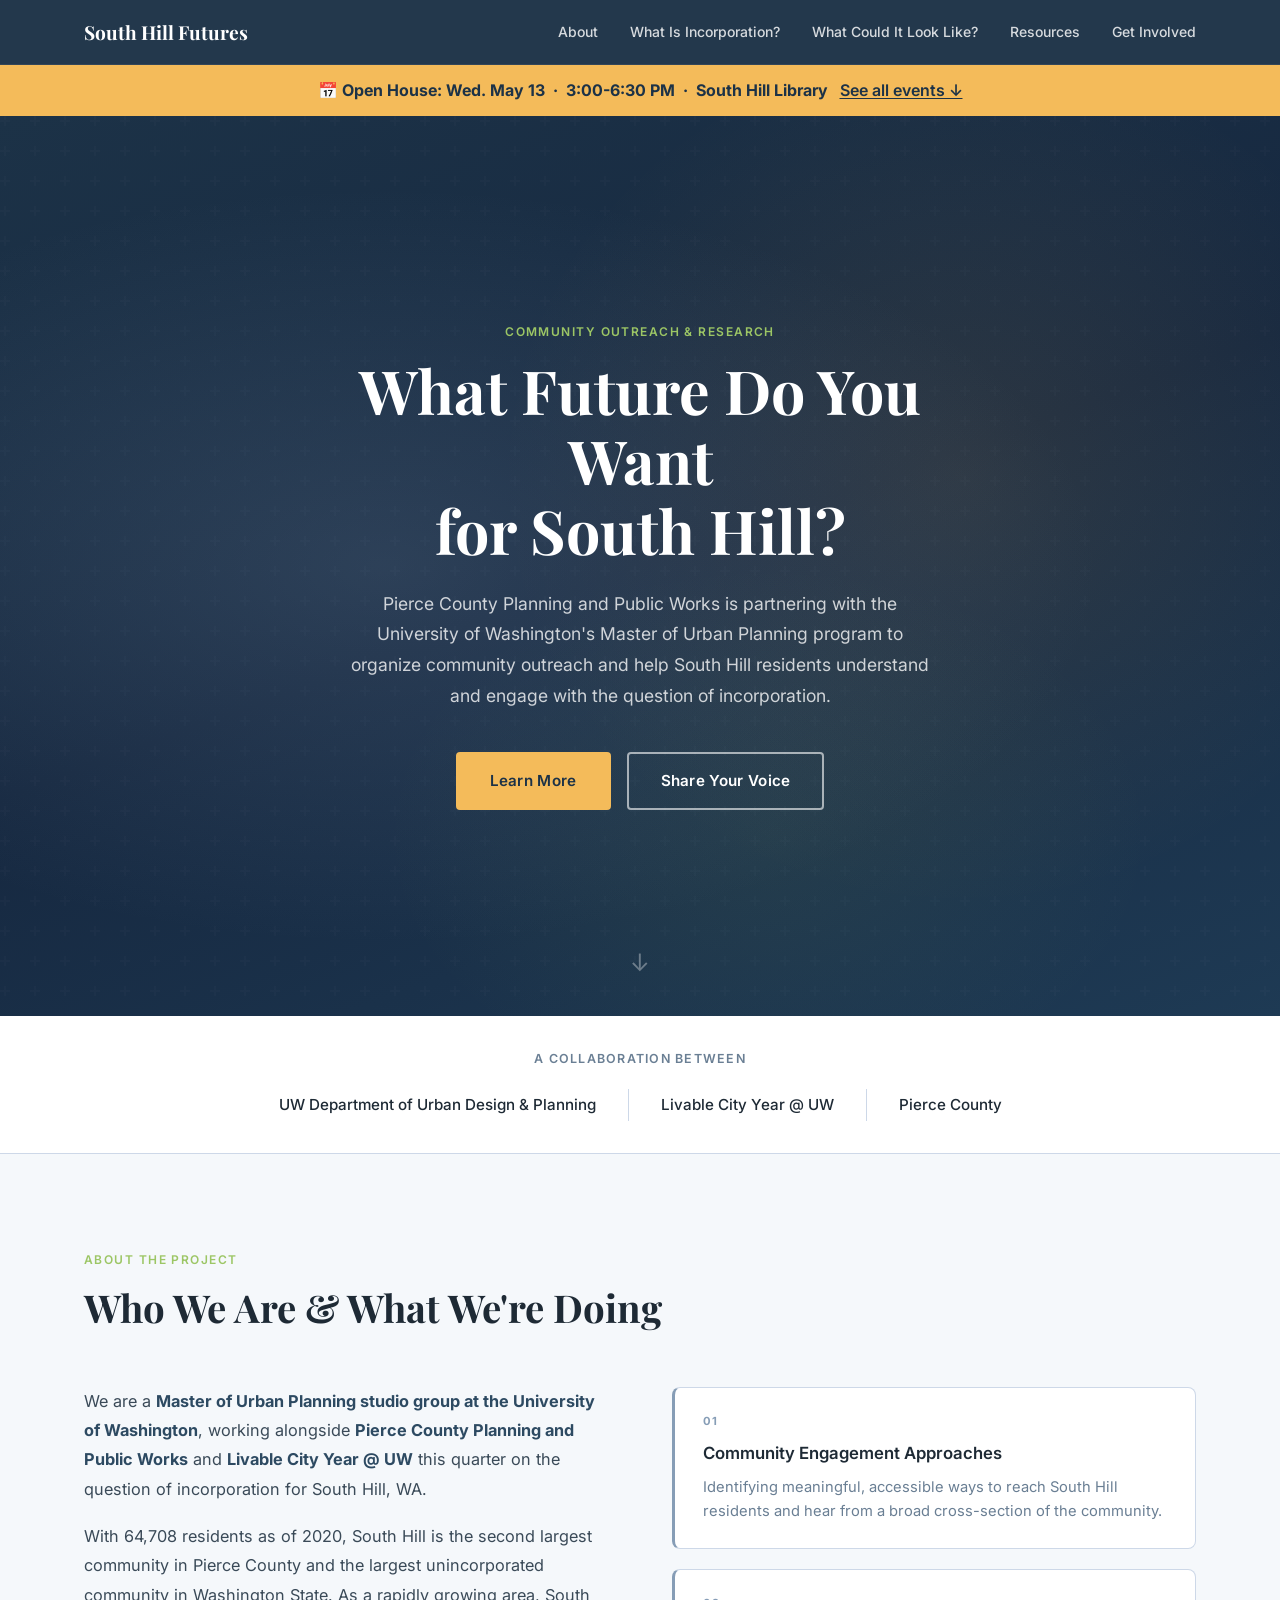
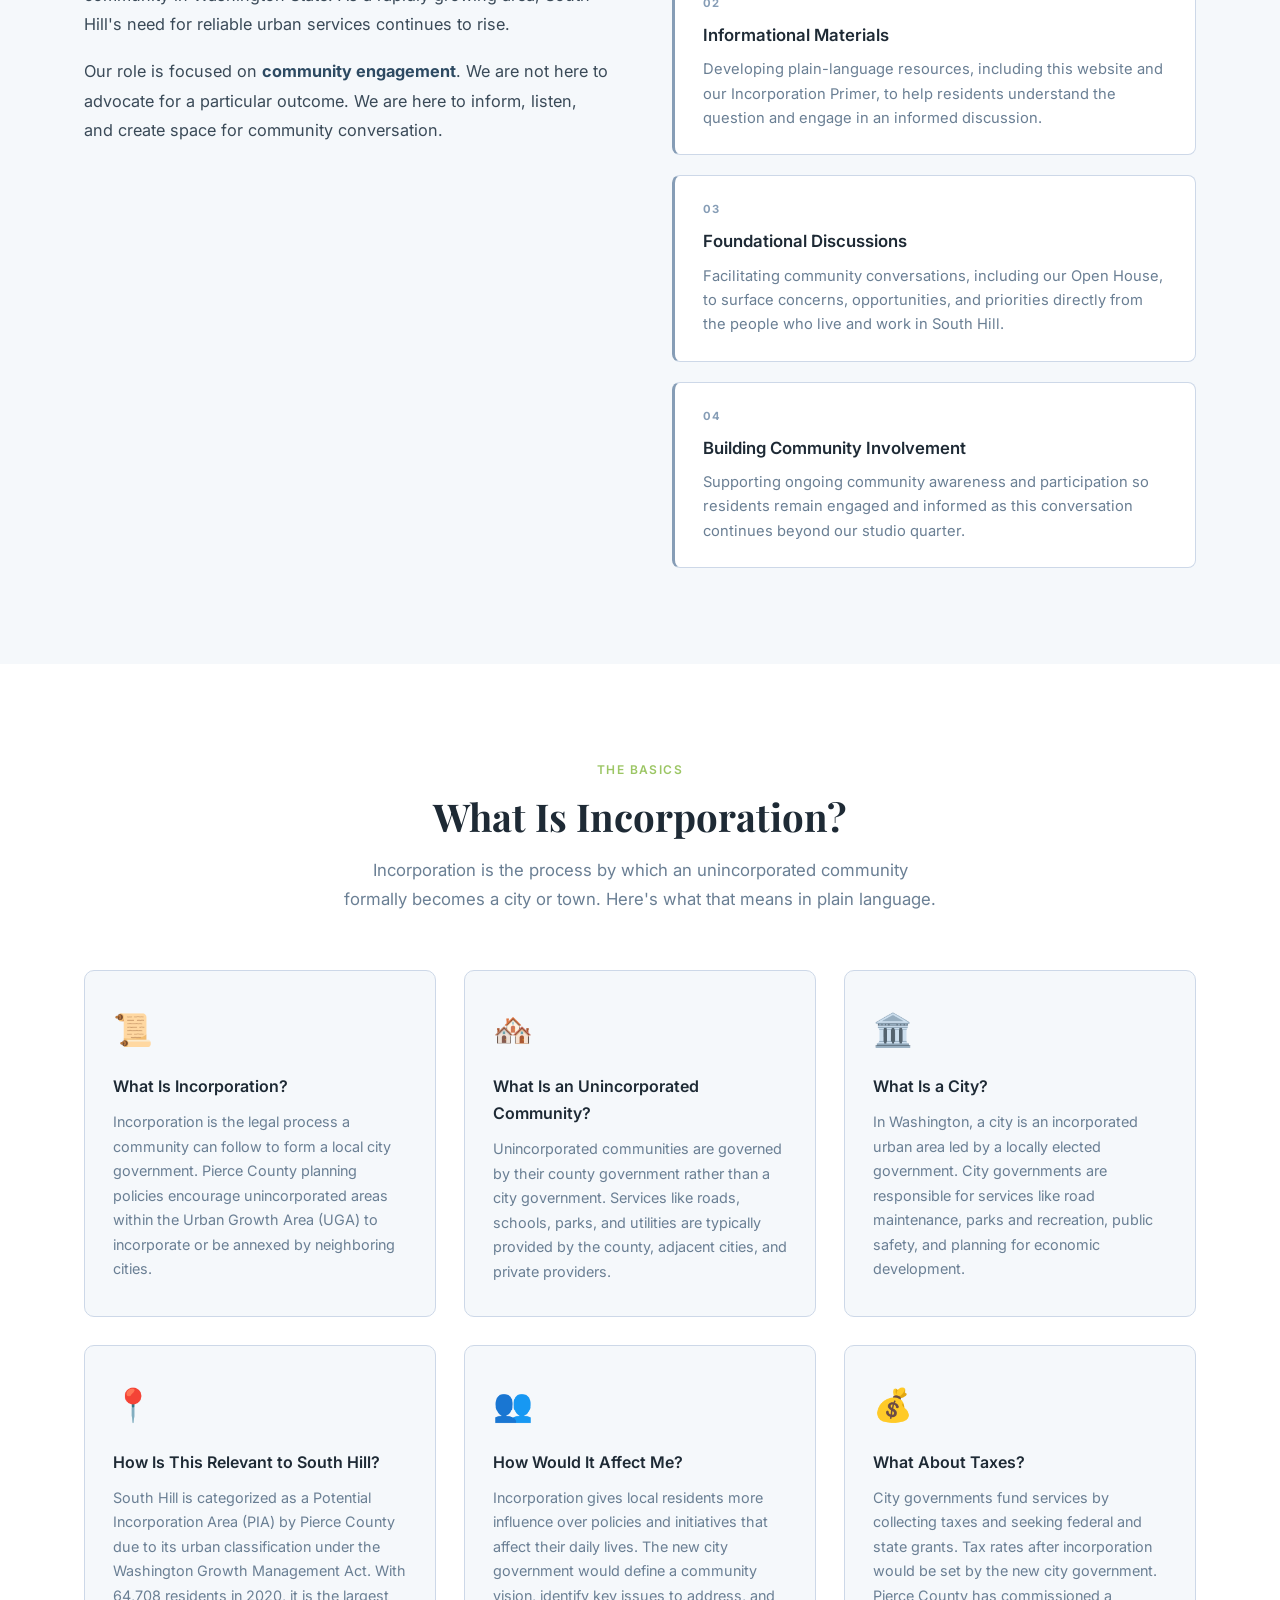
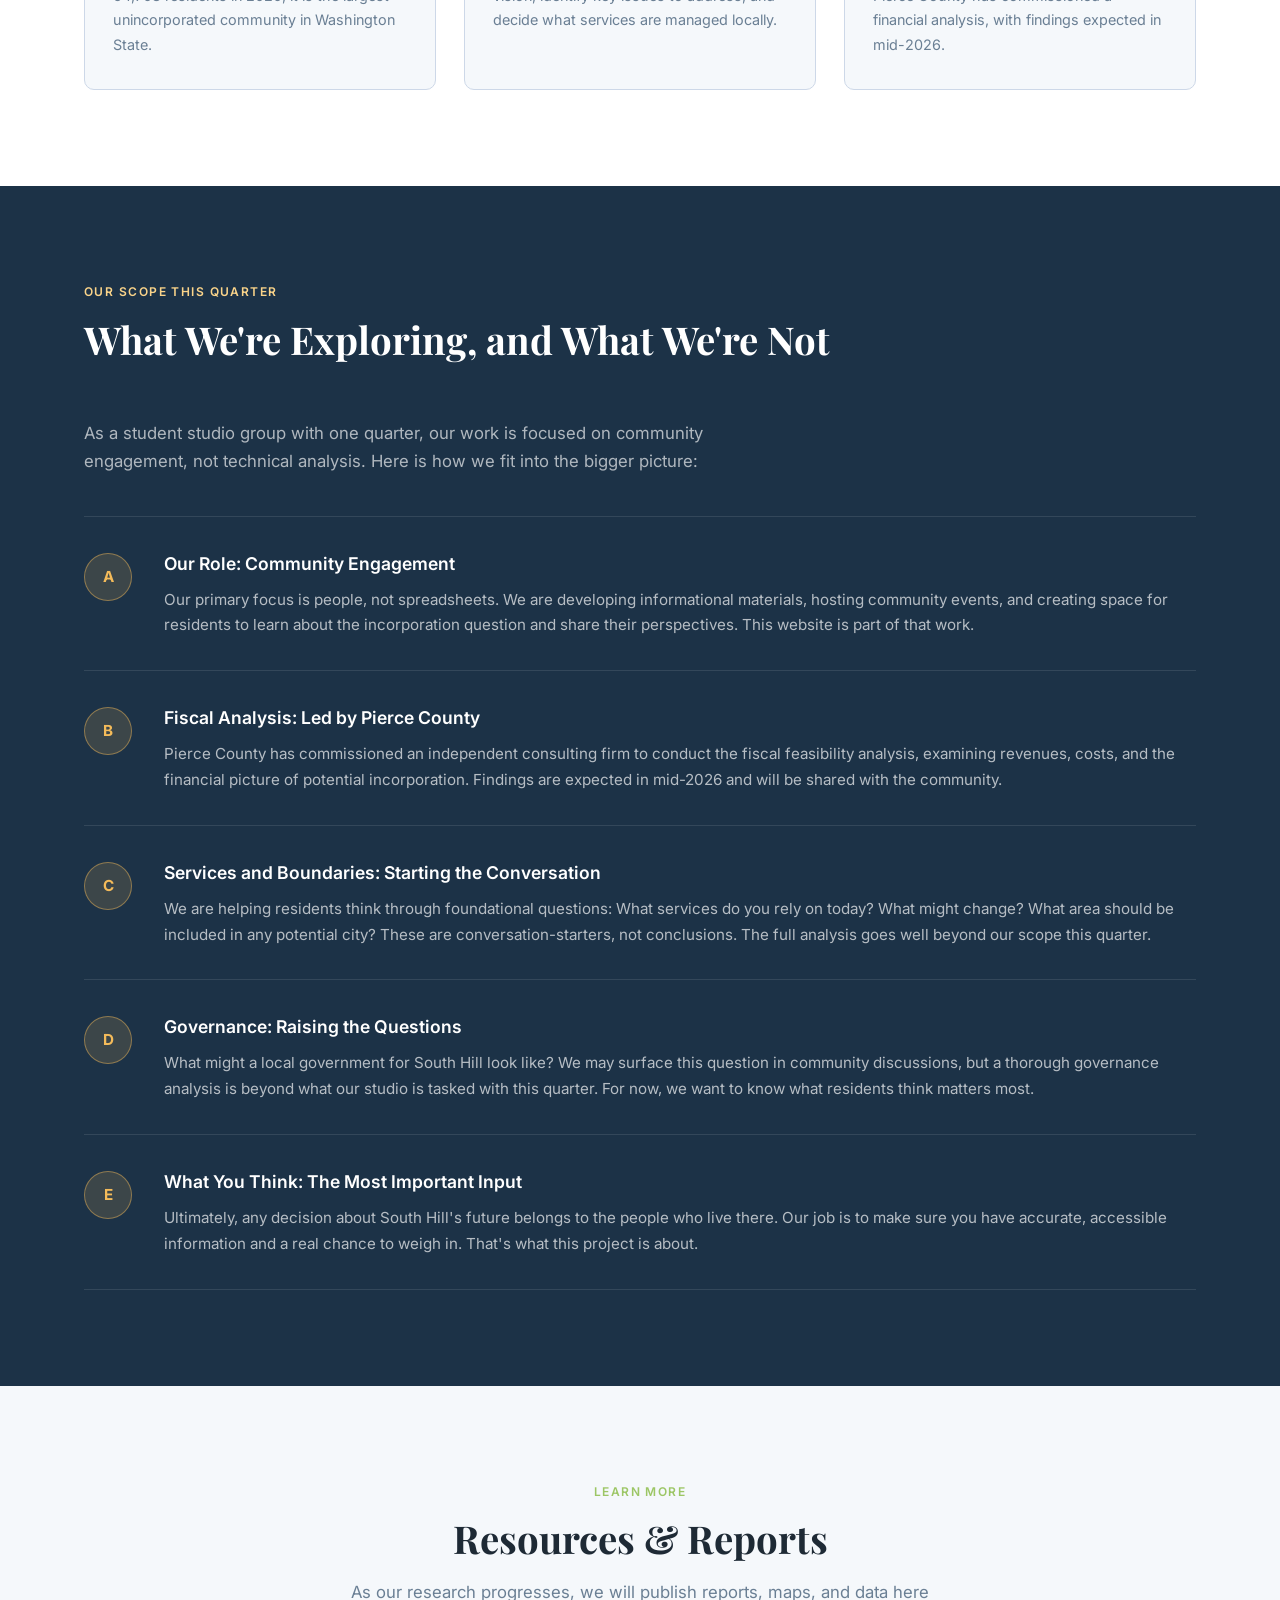
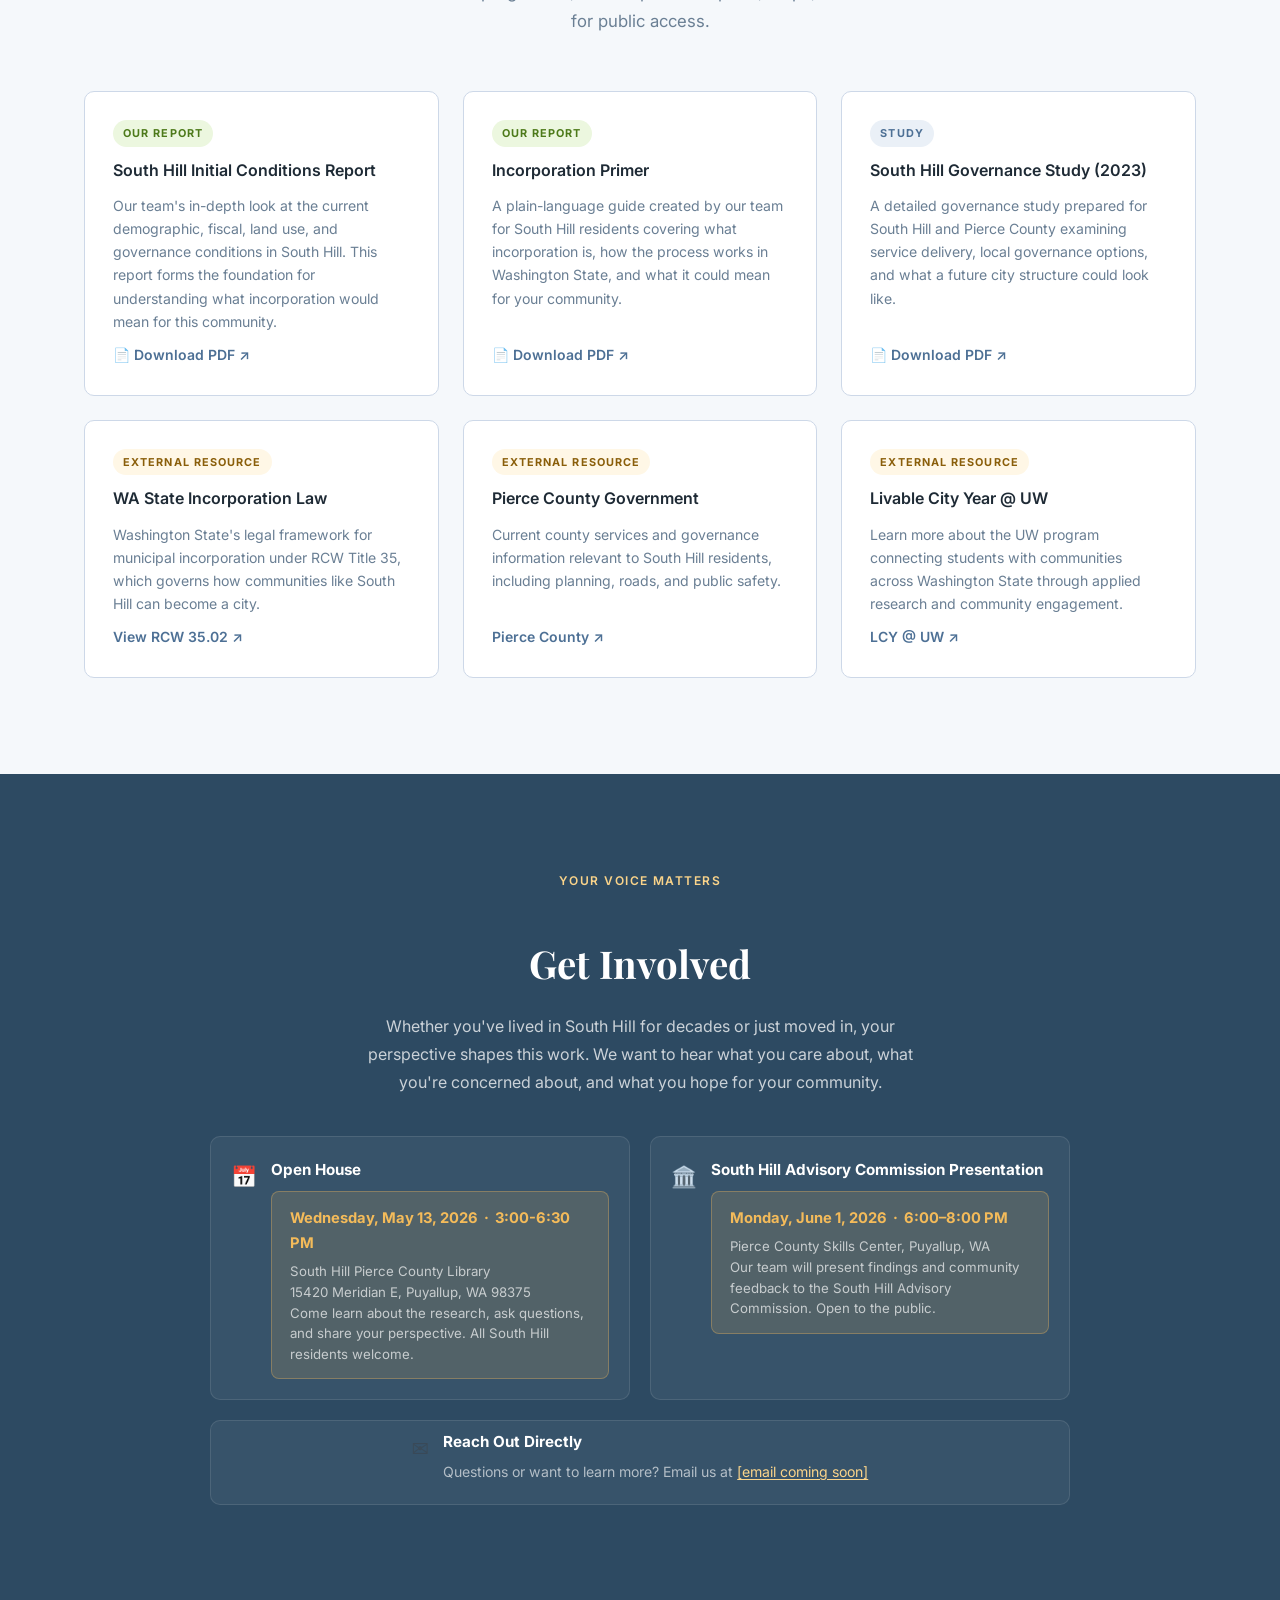
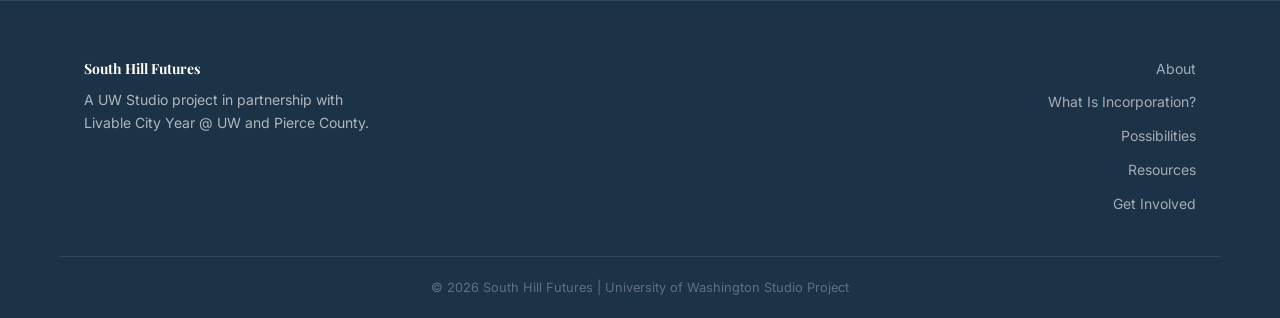
==== index.html @ 892f6e90 "Fixed contact form and updated text" ====
<!DOCTYPE html>
<html lang="en">
<head>
  <meta charset="UTF-8" />
  <meta name="viewport" content="width=device-width, initial-scale=1.0" />
  <title>South Hill Futures: Incorporation Study</title>
  <link rel="stylesheet" href="styles.css" />
  <link rel="preconnect" href="https://fonts.googleapis.com" />
  <link href="https://fonts.googleapis.com/css2?family=Inter:wght@300;400;500;600;700&family=Playfair+Display:wght@600;700&display=swap" rel="stylesheet" />
</head>
<body>

  <!-- NAV -->
  <nav id="navbar">
    <div class="nav-inner">
      <a class="nav-logo" href="#hero">South Hill Futures</a>
      <button class="nav-toggle" aria-label="Toggle menu" onclick="toggleMenu()">&#9776;</button>
      <ul class="nav-links" id="nav-links">
        <li><a href="#about">About</a></li>
        <li><a href="#what-is">What Is Incorporation?</a></li>
        <li><a href="#possibilities">What Could It Look Like?</a></li>
        <li><a href="#resources">Resources</a></li>
        <li><a href="#contact">Get Involved</a></li>
      </ul>
    </div>
  </nav>

  <!-- OPEN HOUSE BANNER -->
  <div id="open-house-banner">
    <p>&#128197; <strong>Open House: Wed. May 13 &nbsp;·&nbsp; 3:00-6:30 PM &nbsp;·&nbsp; South Hill Library</strong> &nbsp;&nbsp;<a href="#contact">See all events &#8595;</a></p>
  </div>

  <!-- HERO -->
  <section id="hero">
    <div class="hero-overlay"></div>
    <div class="hero-content">
      <p class="eyebrow">Community Outreach &amp; Research</p>
      <h1>What Future Do You Want<br>for South Hill?</h1>
      <p class="hero-sub">Pierce County Planning and Public Works is partnering with the University of Washington's Master of Urban Planning program to organize community outreach and help South Hill residents understand and engage with the question of incorporation.</p>
      <div class="hero-actions">
        <a class="btn btn-primary" href="#about">Learn More</a>
        <a class="btn btn-outline" href="#contact">Share Your Voice</a>
      </div>
    </div>
    <div class="hero-scroll-hint">&#8595;</div>
  </section>

  <!-- PARTNERS STRIP -->
  <section id="partners">
    <div class="container">
      <p class="partners-label">A collaboration between</p>
      <div class="partners-logos">
        <div class="partner-item">
          <!-- <span class="partner-icon">🎓</span> -->
          <span>UW Department of Urban Design &amp; Planning</span>
        </div>
        <div class="partner-divider"></div>
        <div class="partner-item">
          <!-- <span class="partner-icon">🏙️</span> -->
          <span>Livable City Year @ UW</span>
        </div>
        <div class="partner-divider"></div>
        <div class="partner-item">
          <!-- <span class="partner-icon">📋</span> -->
          <span>Pierce County</span>
        </div>
      </div>
    </div>
  </section>

  <!-- ABOUT -->
  <section id="about">
    <div class="container">
      <div class="section-header">
        <p class="eyebrow">About the Project</p>
        <h2>Who We Are &amp; What We're Doing</h2>
      </div>
      <div class="two-col">
        <div class="col-text">
          <p>We are a <strong>Master of Urban Planning studio group at the University of Washington</strong>, working alongside <strong>Pierce County Planning and Public Works</strong> and <strong>Livable City Year @ UW</strong> this quarter on the question of incorporation for South Hill, WA.</p>
          <p>With 64,708 residents as of 2020, South Hill is the second largest community in Pierce County and the largest unincorporated community in Washington State. As a rapidly growing area, South Hill's need for reliable urban services continues to rise.</p>
          <p>Our role is focused on <strong>community engagement</strong>. We are not here to advocate for a particular outcome. We are here to inform, listen, and create space for community conversation.</p>
        </div>
        <div class="col-cards">
          <div class="info-card">
            <div class="info-card-num">01</div>
            <h3>Community Engagement Approaches</h3>
            <p>Identifying meaningful, accessible ways to reach South Hill residents and hear from a broad cross-section of the community.</p>
          </div>
          <div class="info-card">
            <div class="info-card-num">02</div>
            <h3>Informational Materials</h3>
            <p>Developing plain-language resources, including this website and our Incorporation Primer, to help residents understand the question and engage in an informed discussion.</p>
          </div>
          <div class="info-card">
            <div class="info-card-num">03</div>
            <h3>Foundational Discussions</h3>
            <p>Facilitating community conversations, including our Open House, to surface concerns, opportunities, and priorities directly from the people who live and work in South Hill.</p>
          </div>
          <div class="info-card">
            <div class="info-card-num">04</div>
            <h3>Building Community Involvement</h3>
            <p>Supporting ongoing community awareness and participation so residents remain engaged and informed as this conversation continues beyond our studio quarter.</p>
          </div>
        </div>
      </div>
    </div>
  </section>

  <!-- WHAT IS INCORPORATION -->
  <section id="what-is">
    <div class="container">
      <div class="section-header center">
        <p class="eyebrow">The Basics</p>
        <h2>What Is Incorporation?</h2>
        <p class="section-intro">Incorporation is the process by which an unincorporated community formally becomes a city or town. Here's what that means in plain language.</p>
      </div>
      <div class="explainer-grid">
        <div class="explainer-card">
          <div class="explainer-icon">📜</div>
          <h3>What Is Incorporation?</h3>
          <p>Incorporation is the legal process a community can follow to form a local city government. Pierce County planning policies encourage unincorporated areas within the Urban Growth Area (UGA) to incorporate or be annexed by neighboring cities.</p>
        </div>
        <div class="explainer-card">
          <div class="explainer-icon">🏘️</div>
          <h3>What Is an Unincorporated Community?</h3>
          <p>Unincorporated communities are governed by their county government rather than a city government. Services like roads, schools, parks, and utilities are typically provided by the county, adjacent cities, and private providers.</p>
        </div>
        <div class="explainer-card">
          <div class="explainer-icon">🏛️</div>
          <h3>What Is a City?</h3>
          <p>In Washington, a city is an incorporated urban area led by a locally elected government. City governments are responsible for services like road maintenance, parks and recreation, public safety, and planning for economic development.</p>
        </div>
        <div class="explainer-card">
          <div class="explainer-icon">📍</div>
          <h3>How Is This Relevant to South Hill?</h3>
          <p>South Hill is categorized as a Potential Incorporation Area (PIA) by Pierce County due to its urban classification under the Washington Growth Management Act. With 64,708 residents in 2020, it is the largest unincorporated community in Washington State.</p>
        </div>
        <div class="explainer-card">
          <div class="explainer-icon">👥</div>
          <h3>How Would It Affect Me?</h3>
          <p>Incorporation gives local residents more influence over policies and initiatives that affect their daily lives. The new city government would define a community vision, identify key issues to address, and decide what services are managed locally.</p>
        </div>
        <div class="explainer-card">
          <div class="explainer-icon">💰</div>
          <h3>What About Taxes?</h3>
          <p>City governments fund services by collecting taxes and seeking federal and state grants. Tax rates after incorporation would be set by the new city government. Pierce County has commissioned a financial analysis, with findings expected in mid-2026.</p>
        </div>
      </div>
    </div>
  </section>

  <!-- POSSIBILITIES -->
  <section id="possibilities">
    <div class="container">
      <div class="section-header">
        <p class="eyebrow">Our Scope This Quarter</p>
        <h2>What We're Exploring, and What We're Not</h2>
      </div>
      <p class="section-intro-left">As a student studio group with one quarter, our work is focused on community engagement, not technical analysis. Here is how we fit into the bigger picture:</p>
      <div class="scenarios">
        <div class="scenario">
          <div class="scenario-number">A</div>
          <div class="scenario-body">
            <h3>Our Role: Community Engagement</h3>
            <p>Our primary focus is people, not spreadsheets. We are developing informational materials, hosting community events, and creating space for residents to learn about the incorporation question and share their perspectives. This website is part of that work.</p>
          </div>
        </div>
        <div class="scenario">
          <div class="scenario-number">B</div>
          <div class="scenario-body">
            <h3>Fiscal Analysis: Led by Pierce County</h3>
            <p>Pierce County has commissioned an independent consulting firm to conduct the fiscal feasibility analysis, examining revenues, costs, and the financial picture of potential incorporation. Findings are expected in mid-2026 and will be shared with the community.</p>
          </div>
        </div>
        <div class="scenario">
          <div class="scenario-number">C</div>
          <div class="scenario-body">
            <h3>Services and Boundaries: Starting the Conversation</h3>
            <p>We are helping residents think through foundational questions: What services do you rely on today? What might change? What area should be included in any potential city? These are conversation-starters, not conclusions. The full analysis goes well beyond our scope this quarter.</p>
          </div>
        </div>
        <div class="scenario">
          <div class="scenario-number">D</div>
          <div class="scenario-body">
            <h3>Governance: Raising the Questions</h3>
            <p>What might a local government for South Hill look like? We may surface this question in community discussions, but a thorough governance analysis is beyond what our studio is tasked with this quarter. For now, we want to know what residents think matters most.</p>
          </div>
        </div>
        <div class="scenario">
          <div class="scenario-number">E</div>
          <div class="scenario-body">
            <h3>What You Think: The Most Important Input</h3>
            <p>Ultimately, any decision about South Hill's future belongs to the people who live there. Our job is to make sure you have accurate, accessible information and a real chance to weigh in. That's what this project is about.</p>
          </div>
        </div>
      </div>
    </div>
  </section>

  <!-- RESOURCES -->
  <section id="resources">
    <div class="container">
      <div class="section-header center">
        <p class="eyebrow">Learn More</p>
        <h2>Resources &amp; Reports</h2>
        <p class="section-intro">As our research progresses, we will publish reports, maps, and data here for public access.</p>
      </div>
      <div class="resource-grid">
        <div class="resource-card">
          <div class="resource-tag team">Our Report</div>
          <h3>South Hill Initial Conditions Report</h3>
          <p>Our team's in-depth look at the current demographic, fiscal, land use, and governance conditions in South Hill. This report forms the foundation for understanding what incorporation would mean for this community.</p>
          <a class="resource-link" href="LCY_ICR.pdf" target="_blank" rel="noopener">&#128196; Download PDF &#8599;</a>
        </div>
        <div class="resource-card">
          <div class="resource-tag team">Our Report</div>
          <h3>Incorporation Primer</h3>
          <p>A plain-language guide created by our team for South Hill residents covering what incorporation is, how the process works in Washington State, and what it could mean for your community.</p>
          <a class="resource-link" href="IncorporationPrimer.pdf" target="_blank" rel="noopener">&#128196; Download PDF &#8599;</a>
        </div>
        <div class="resource-card">
          <div class="resource-tag">Study</div>
          <h3>South Hill Governance Study (2023)</h3>
          <p>A detailed governance study prepared for South Hill and Pierce County examining service delivery, local governance options, and what a future city structure could look like.</p>
          <a class="resource-link" href="Final South Hill Governance Study.pdf" target="_blank" rel="noopener">&#128196; Download PDF &#8599;</a>
        </div>
        <div class="resource-card">
          <div class="resource-tag external">External Resource</div>
          <h3>WA State Incorporation Law</h3>
          <p>Washington State's legal framework for municipal incorporation under RCW Title 35, which governs how communities like South Hill can become a city.</p>
          <a class="resource-link" href="https://app.leg.wa.gov/RCW/default.aspx?cite=35.02" target="_blank" rel="noopener">View RCW 35.02 &#8599;</a>
        </div>
        <div class="resource-card">
          <div class="resource-tag external">External Resource</div>
          <h3>Pierce County Government</h3>
          <p>Current county services and governance information relevant to South Hill residents, including planning, roads, and public safety.</p>
          <a class="resource-link" href="https://www.piercecountywa.gov" target="_blank" rel="noopener">Pierce County &#8599;</a>
        </div>
        <div class="resource-card">
          <div class="resource-tag external">External Resource</div>
          <h3>Livable City Year @ UW</h3>
          <p>Learn more about the UW program connecting students with communities across Washington State through applied research and community engagement.</p>
          <a class="resource-link" href="https://lcy.be.uw.edu/" target="_blank" rel="noopener">LCY @ UW &#8599;</a>
        </div>
      </div>
    </div>
  </section>

  <!-- CONTACT / GET INVOLVED -->
  <section id="contact">
    <div class="container">
      <div class="contact-box">
        <div class="contact-text">
          <p class="eyebrow light">Your Voice Matters</p>
          <h2>Get Involved</h2>
          <p>Whether you've lived in South Hill for decades or just moved in, your perspective shapes this work. We want to hear what you care about, what you're concerned about, and what you hope for your community.</p>
          <ul class="contact-ways">
            <li>
              <span class="contact-icon">📅</span>
              <div>
                <strong>Open House</strong>
                <div class="open-house-highlight">
                  <div class="oh-date">Wednesday, May 13, 2026 &nbsp;·&nbsp; 3:00-6:30 PM</div>
                  <div class="oh-detail">South Hill Pierce County Library<br>15420 Meridian E, Puyallup, WA 98375<br>Come learn about the research, ask questions, and share your perspective. All South Hill residents welcome.</div>
                </div>
              </div>
            </li>
            <li>
              <span class="contact-icon">🏛️</span>
              <div>
                <strong>South Hill Advisory Commission Presentation</strong>
                <div class="open-house-highlight">
                  <div class="oh-date">Monday, June 1, 2026 &nbsp;·&nbsp; 6:00–8:00 PM</div>
                  <div class="oh-detail">Pierce County Skills Center, Puyallup, WA<br>Our team will present findings and community feedback to the South Hill Advisory Commission. Open to the public.</div>
                </div>
              </div>
            </li>
            <!-- SURVEY: uncomment when ready to add
            <li>
              <span class="contact-icon">📋</span>
              <div>
                <strong>Community Survey</strong>
                <p>We are working on a short survey about your experience living in South Hill and your thoughts on incorporation. <em>Check back soon.</em></p>
              </div>
            </li>
            -->
            <li class="contact-email-row">
              <span class="contact-icon">✉️</span>
              <div>
                <strong>Reach Out Directly</strong>
                <p>Questions or want to learn more? Email us at <a href="mailto:placeholder@uw.edu">[email coming soon]</a></p>
              </div>
            </li>
          </ul>
        </div>
        <!-- CONTACT FORM: uncomment when email is ready
        <div class="contact-form-wrap">
          <h3>Send Us a Message</h3>
          <form class="contact-form" onsubmit="handleSubmit(event)">
            <label for="name">Name</label>
            <input type="text" id="name" name="name" placeholder="Your name" required />

            <label for="email">Your Email</label>
            <input type="email" id="email" name="email" placeholder="your@email.com" required />

            <label for="resident">Are you a South Hill resident?</label>
            <select id="resident" name="resident">
              <option value="">Please select</option>
              <option value="yes">Yes</option>
              <option value="no">No, but I work/own property there</option>
              <option value="nearby">I live nearby</option>
              <option value="other">Other</option>
            </select>

            <label for="message">Message or Questions</label>
            <textarea id="message" name="message" rows="4" placeholder="Share your thoughts, questions, or concerns about South Hill's future..." required></textarea>

            <button type="submit" class="btn btn-primary">Send Message</button>
            <p class="form-note" id="form-success" style="display:none;">Thank you! We'll be in touch soon.</p>
            <p style="font-size:0.78rem;color:var(--text-muted);margin-top:-4px;">Our contact email is coming soon. We will follow up as soon as it is set up.</p>
          </form>
        </div>
        -->
      </div>
    </div>
  </section>

  <!-- FOOTER -->
  <footer>
    <div class="container footer-inner">
      <div class="footer-left">
        <p class="footer-logo">South Hill Futures</p>
        <p>A UW Studio project in partnership with<br>Livable City Year @ UW and Pierce County.</p>
      </div>
      <div class="footer-links">
        <a href="#about">About</a>
        <a href="#what-is">What Is Incorporation?</a>
        <a href="#possibilities">Possibilities</a>
        <a href="#resources">Resources</a>
        <a href="#contact">Get Involved</a>
      </div>
    </div>
    <div class="footer-bottom">
      <p>&copy; 2026 South Hill Futures | University of Washington Studio Project</p>
    </div>
  </footer>

  <script src="script.js"></script>
</body>
</html>
---- styles.css ----
/* ── Reset & Base ── */
*, *::before, *::after { box-sizing: border-box; margin: 0; padding: 0; }

:root {
  --blue:        #869db6;
  --blue-mid:    #4d7095;
  --blue-dark:   #2d4a62;
  --blue-darker: #1c3247;
  --blue-pale:   #eaf0f7;
  --gold:        #f4bb5a;
  --gold-light:  #fad48a;
  --green:       #9cc665;
  --green-pale:  #ecf7df;
  --text-dark:   #1e2a35;
  --text-body:   #3a4a58;
  --text-muted:  #6a7f94;
  --white:       #ffffff;
  --off-white:   #f5f8fb;
  --border:      #cdd8e8;

  --font-sans:  'Inter', system-ui, sans-serif;
  --font-serif: 'Playfair Display', Georgia, serif;

  --max-w: 1160px;
  --section-py: 96px;
}

html { scroll-behavior: smooth; }

body {
  font-family: var(--font-sans);
  color: var(--text-body);
  background: var(--white);
  line-height: 1.7;
  font-size: 16px;
  padding-top: 64px; /* reserve space for fixed navbar on all screen sizes */
}

a { color: inherit; text-decoration: none; }
img { display: block; max-width: 100%; }

.container {
  max-width: var(--max-w);
  margin: 0 auto;
  padding: 0 24px;
}

/* ── Utility ── */
.eyebrow {
  font-size: 0.75rem;
  font-weight: 600;
  letter-spacing: 0.12em;
  text-transform: uppercase;
  color: var(--green);
  margin-bottom: 12px;
}
.eyebrow.light { color: var(--gold-light); }

.btn {
  display: inline-block;
  padding: 14px 32px;
  border-radius: 4px;
  font-size: 0.95rem;
  font-weight: 600;
  letter-spacing: 0.02em;
  cursor: pointer;
  transition: all 0.2s;
  border: 2px solid transparent;
}
.btn-primary {
  background: var(--gold);
  color: var(--blue-darker);
  border-color: var(--gold);
}
.btn-primary:hover { background: var(--gold-light); border-color: var(--gold-light); }
.btn-outline {
  background: transparent;
  color: var(--white);
  border-color: rgba(255,255,255,0.6);
}
.btn-outline:hover { background: rgba(255,255,255,0.12); border-color: var(--white); }

/* ── Navbar ── */
#navbar {
  position: fixed;
  top: 0; left: 0; right: 0;
  z-index: 100;
  background: rgba(28, 50, 71, 0.97);
  backdrop-filter: blur(8px);
  border-bottom: 1px solid rgba(255,255,255,0.08);
  transition: box-shadow 0.3s;
}
#navbar.scrolled { box-shadow: 0 2px 20px rgba(0,0,0,0.3); }

.nav-inner {
  max-width: var(--max-w);
  margin: 0 auto;
  padding: 0 24px;
  height: 64px;
  display: flex;
  align-items: center;
  justify-content: space-between;
}

.nav-logo {
  font-family: var(--font-serif);
  font-size: 1.2rem;
  color: var(--white);
  font-weight: 700;
}

.nav-links {
  display: flex;
  gap: 32px;
  list-style: none;
}
.nav-links a {
  color: rgba(255,255,255,0.82);
  font-size: 0.875rem;
  font-weight: 500;
  transition: color 0.2s;
}
.nav-links a:hover { color: var(--gold); }

.nav-toggle {
  display: none;
  background: none;
  border: none;
  color: var(--white);
  font-size: 1.5rem;
  cursor: pointer;
  padding: 4px 8px;
}

/* ── Hero ── */
#hero {
  position: relative;
  min-height: 100vh;
  display: flex;
  align-items: center;
  justify-content: center;
  background: linear-gradient(160deg, var(--blue-darker) 0%, #162840 50%, #1e3a54 100%);
  text-align: center;
  overflow: hidden;
}

#hero::before {
  content: '';
  position: absolute;
  inset: 0;
  background:
    radial-gradient(ellipse 80% 60% at 30% 50%, rgba(134,157,182,0.2) 0%, transparent 70%),
    radial-gradient(ellipse 60% 80% at 75% 40%, rgba(244,187,90,0.1) 0%, transparent 60%),
    radial-gradient(ellipse 50% 50% at 60% 80%, rgba(156,198,101,0.08) 0%, transparent 60%);
}

.hero-overlay {
  position: absolute;
  inset: 0;
  background: url("data:image/svg+xml,%3Csvg width='60' height='60' viewBox='0 0 60 60' xmlns='http://www.w3.org/2000/svg'%3E%3Cg fill='none' fill-rule='evenodd'%3E%3Cg fill='%23ffffff' fill-opacity='0.015'%3E%3Cpath d='M36 34v-4h-2v4h-4v2h4v4h2v-4h4v-2h-4zm0-30V0h-2v4h-4v2h4v4h2V6h4V4h-4zM6 34v-4H4v4H0v2h4v4h2v-4h4v-2H6zM6 4V0H4v4H0v2h4v4h2V6h4V4H6z'/%3E%3C/g%3E%3C/g%3E%3C/svg%3E");
}

.hero-content {
  position: relative;
  z-index: 2;
  max-width: 760px;
  padding: 80px 24px 80px;
}

.hero-content h1 {
  font-family: var(--font-serif);
  font-size: clamp(2.4rem, 5vw, 3.8rem);
  line-height: 1.15;
  color: var(--white);
  margin-bottom: 24px;
}

.hero-sub {
  font-size: 1.1rem;
  color: rgba(255,255,255,0.78);
  max-width: 580px;
  margin: 0 auto 40px;
  line-height: 1.75;
}

.hero-actions {
  display: flex;
  gap: 16px;
  justify-content: center;
  flex-wrap: wrap;
}

.hero-scroll-hint {
  position: absolute;
  bottom: 32px;
  left: 50%;
  transform: translateX(-50%);
  color: rgba(255,255,255,0.35);
  font-size: 1.5rem;
  animation: bounce 2s infinite;
}
@keyframes bounce {
  0%, 100% { transform: translateX(-50%) translateY(0); }
  50% { transform: translateX(-50%) translateY(8px); }
}

/* ── Open House Banner ── */
#open-house-banner {
  background: var(--gold);
  padding: 14px 24px;
  text-align: center;
  position: relative;
  z-index: 90;
}
#open-house-banner p {
  font-size: 1rem;
  font-weight: 600;
  color: var(--blue-darker);
  line-height: 1.5;
}
#open-house-banner a {
  text-decoration: underline;
  text-underline-offset: 2px;
  color: var(--blue-darker);
}

/* Hero no longer needs to account for navbar offset (banner does it) */

/* ── Partners Strip ── */
#partners {
  background: var(--white);
  border-bottom: 1px solid var(--border);
  padding: 32px 0;
}
.partners-label {
  text-align: center;
  font-size: 0.78rem;
  font-weight: 600;
  letter-spacing: 0.1em;
  text-transform: uppercase;
  color: var(--text-muted);
  margin-bottom: 20px;
}
.partners-logos {
  display: flex;
  align-items: center;
  justify-content: center;
  gap: 32px;
  flex-wrap: wrap;
}
.partner-item {
  display: flex;
  align-items: center;
  gap: 10px;
  font-size: 0.95rem;
  font-weight: 500;
  color: var(--text-dark);
}
.partner-icon { font-size: 1.4rem; }
.partner-divider {
  width: 1px;
  height: 32px;
  background: var(--border);
}

/* ── Section Shared ── */
section { padding: var(--section-py) 0; }

.section-header { margin-bottom: 56px; }
.section-header.center { text-align: center; }

.section-header h2 {
  font-family: var(--font-serif);
  font-size: clamp(1.8rem, 3vw, 2.6rem);
  color: var(--text-dark);
  line-height: 1.25;
}

.section-intro {
  margin-top: 16px;
  font-size: 1.05rem;
  color: var(--text-muted);
  max-width: 600px;
  margin-left: auto;
  margin-right: auto;
}
.section-intro-left {
  font-size: 1.05rem;
  color: var(--text-muted);
  margin-bottom: 40px;
  max-width: 640px;
}

/* ── About ── */
#about { background: var(--off-white); }

.two-col {
  display: grid;
  grid-template-columns: 1fr 1fr;
  gap: 64px;
  align-items: start;
}

.col-text p {
  margin-bottom: 18px;
  font-size: 1.02rem;
  line-height: 1.8;
}
.col-text strong { color: var(--blue-dark); }

.col-cards { display: flex; flex-direction: column; gap: 20px; }

.info-card {
  background: var(--white);
  border: 1px solid var(--border);
  border-left: 3px solid var(--blue);
  border-radius: 8px;
  padding: 24px 28px;
  transition: box-shadow 0.2s, transform 0.2s;
}
.info-card:hover {
  box-shadow: 0 8px 32px rgba(45,74,98,0.1);
  transform: translateY(-2px);
}
.info-card-num {
  font-size: 0.7rem;
  font-weight: 700;
  letter-spacing: 0.1em;
  color: var(--blue);
  margin-bottom: 8px;
}
.info-card h3 {
  font-size: 1.05rem;
  font-weight: 600;
  color: var(--text-dark);
  margin-bottom: 8px;
}
.info-card p { font-size: 0.92rem; color: var(--text-muted); line-height: 1.65; }

/* ── What Is Incorporation ── */
#what-is { background: var(--white); }

.explainer-grid {
  display: grid;
  grid-template-columns: repeat(3, 1fr);
  gap: 28px;
}

.explainer-card {
  background: var(--off-white);
  border: 1px solid var(--border);
  border-radius: 10px;
  padding: 32px 28px;
  transition: box-shadow 0.2s, transform 0.2s;
}
.explainer-card:hover {
  box-shadow: 0 8px 32px rgba(45,74,98,0.09);
  transform: translateY(-3px);
}
.explainer-icon { font-size: 2rem; margin-bottom: 16px; }
.explainer-card h3 {
  font-size: 1rem;
  font-weight: 600;
  color: var(--text-dark);
  margin-bottom: 10px;
}
.explainer-card p { font-size: 0.9rem; color: var(--text-muted); line-height: 1.7; }

/* ── Possibilities ── */
#possibilities { background: var(--blue-darker); }
#possibilities .eyebrow { color: var(--gold-light); }
#possibilities h2 { color: var(--white); }
#possibilities .section-intro-left { color: rgba(255,255,255,0.65); }

.scenarios { display: flex; flex-direction: column; gap: 0; }

.scenario {
  display: flex;
  gap: 32px;
  align-items: flex-start;
  padding: 32px 0;
  border-bottom: 1px solid rgba(255,255,255,0.1);
}
.scenario:first-child { border-top: 1px solid rgba(255,255,255,0.1); }

.scenario-number {
  flex-shrink: 0;
  width: 48px;
  height: 48px;
  border-radius: 50%;
  background: rgba(244,187,90,0.15);
  border: 1.5px solid rgba(244,187,90,0.45);
  display: flex;
  align-items: center;
  justify-content: center;
  font-weight: 700;
  font-size: 0.95rem;
  color: var(--gold);
  margin-top: 4px;
}

.scenario-body h3 {
  font-size: 1.1rem;
  font-weight: 600;
  color: var(--white);
  margin-bottom: 8px;
}
.scenario-body p { font-size: 0.95rem; color: rgba(255,255,255,0.68); line-height: 1.7; }

/* ── Resources ── */
#resources { background: var(--off-white); }

.resource-grid {
  display: grid;
  grid-template-columns: repeat(3, 1fr);
  gap: 24px;
}

.resource-card {
  background: var(--white);
  border: 1px solid var(--border);
  border-radius: 10px;
  padding: 28px;
  display: flex;
  flex-direction: column;
  gap: 10px;
  transition: box-shadow 0.2s, transform 0.2s;
}
.resource-card:hover {
  box-shadow: 0 8px 32px rgba(45,74,98,0.1);
  transform: translateY(-2px);
}

.resource-tag {
  display: inline-block;
  font-size: 0.68rem;
  font-weight: 700;
  letter-spacing: 0.1em;
  text-transform: uppercase;
  padding: 4px 10px;
  border-radius: 20px;
  background: var(--blue-pale);
  color: var(--blue-mid);
  width: fit-content;
}
.resource-tag.team {
  background: var(--green-pale);
  color: #4d7a1a;
}
.resource-tag.external {
  background: #fff7e6;
  color: #8a5e0a;
}

.resource-card h3 {
  font-size: 1rem;
  font-weight: 600;
  color: var(--text-dark);
}
.resource-card p { font-size: 0.88rem; color: var(--text-muted); line-height: 1.65; flex: 1; }

.resource-link {
  font-size: 0.875rem;
  font-weight: 600;
  color: var(--blue-mid);
  transition: color 0.2s;
  display: inline-flex;
  align-items: center;
  gap: 4px;
}
.resource-link:hover { color: var(--blue-darker); }

/* ── Contact ── */
#contact { background: var(--blue-dark); }

/* CONTACT FORM: when uncommenting form, restore .contact-box to:
   display: grid; grid-template-columns: 1fr 1fr; max-width: var(--max-w);
   and remove text-align: center from .contact-text and .contact-text > p */
.contact-box {
  max-width: 860px;
  margin: 0 auto;
}

.contact-text {
  text-align: center;
}

.contact-text h2 {
  font-family: var(--font-serif);
  font-size: clamp(1.8rem, 3vw, 2.4rem);
  color: var(--white);
  margin-bottom: 16px;
}
.contact-text > p {
  color: rgba(255,255,255,0.75);
  margin-bottom: 40px;
  line-height: 1.75;
  max-width: 580px;
  margin-left: auto;
  margin-right: auto;
}

.contact-ways {
  list-style: none;
  display: grid;
  grid-template-columns: 1fr 1fr;
  gap: 20px;
  text-align: left;
}
/* Email row spans full width and is centered */
.contact-ways li.contact-email-row {
  grid-column: 1 / -1;
  display: flex;
  justify-content: center;
  padding-top: 8px;
  border-top: 1px solid rgba(255,255,255,0.1);
}
.contact-ways li {
  display: flex;
  gap: 14px;
  align-items: flex-start;
  background: rgba(255,255,255,0.05);
  border: 1px solid rgba(255,255,255,0.1);
  border-radius: 10px;
  padding: 20px;
}
.contact-icon { font-size: 1.3rem; flex-shrink: 0; margin-top: 2px; }
.contact-ways strong {
  display: block;
  color: var(--white);
  font-size: 0.95rem;
  margin-bottom: 6px;
}
.contact-ways p {
  font-size: 0.88rem;
  color: rgba(255,255,255,0.62);
  line-height: 1.6;
}
.contact-ways a {
  color: var(--gold-light);
  text-decoration: underline;
  text-underline-offset: 2px;
}

/* Event highlight boxes inside contact */
.open-house-highlight {
  background: rgba(244,187,90,0.14);
  border: 1px solid rgba(244,187,90,0.32);
  border-radius: 8px;
  padding: 14px 18px;
  margin-top: 8px;
}
.open-house-highlight .oh-date {
  font-size: 0.92rem;
  font-weight: 700;
  color: var(--gold);
  margin-bottom: 5px;
}
.open-house-highlight .oh-detail {
  font-size: 0.83rem;
  color: rgba(255,255,255,0.68);
  line-height: 1.55;
}

.contact-form-wrap {
  background: var(--white);
  border-radius: 12px;
  padding: 40px;
}
.contact-form-wrap h3 {
  font-size: 1.2rem;
  font-weight: 600;
  color: var(--text-dark);
  margin-bottom: 24px;
}

.contact-form {
  display: flex;
  flex-direction: column;
  gap: 16px;
}
.contact-form label {
  font-size: 0.85rem;
  font-weight: 600;
  color: var(--text-dark);
  margin-bottom: -8px;
}
.contact-form input,
.contact-form select,
.contact-form textarea {
  width: 100%;
  padding: 12px 14px;
  border: 1.5px solid var(--border);
  border-radius: 6px;
  font-family: var(--font-sans);
  font-size: 0.95rem;
  color: var(--text-dark);
  background: var(--off-white);
  transition: border-color 0.2s, box-shadow 0.2s;
  outline: none;
}
.contact-form input:focus,
.contact-form select:focus,
.contact-form textarea:focus {
  border-color: var(--blue);
  box-shadow: 0 0 0 3px rgba(134,157,182,0.2);
  background: var(--white);
}
.contact-form textarea { resize: vertical; }
.contact-form .btn { margin-top: 4px; width: 100%; text-align: center; }

.form-note {
  font-size: 0.875rem;
  color: var(--green);
  font-weight: 500;
  margin-top: 4px;
}

/* ── Footer ── */
footer {
  background: var(--blue-darker);
  color: rgba(255,255,255,0.65);
  padding: 56px 0 0;
}
.footer-inner {
  display: flex;
  justify-content: space-between;
  align-items: flex-start;
  gap: 40px;
  flex-wrap: wrap;
  padding-bottom: 40px;
  border-bottom: 1px solid rgba(255,255,255,0.1);
}
.footer-logo {
  font-family: var(--font-serif);
  font-size: 1.2rem;
  color: var(--white);
  font-weight: 700;
  margin-bottom: 8px;
}
.footer-left p { font-size: 0.875rem; line-height: 1.65; }
.footer-links {
  display: flex;
  flex-direction: column;
  gap: 10px;
  text-align: right;
}
.footer-links a {
  font-size: 0.875rem;
  color: rgba(255,255,255,0.6);
  transition: color 0.2s;
}
.footer-links a:hover { color: var(--gold); }

.footer-bottom {
  text-align: center;
  padding: 20px 0;
  font-size: 0.8rem;
  color: rgba(255,255,255,0.3);
}

/* ── Responsive ── */
@media (max-width: 900px) {
  :root { --section-py: 72px; }
  .two-col { grid-template-columns: 1fr; gap: 40px; }
  .explainer-grid { grid-template-columns: repeat(2, 1fr); }
  .resource-grid { grid-template-columns: repeat(2, 1fr); }
  .contact-ways { grid-template-columns: 1fr; }
  .partner-divider { display: none; }
}

@media (max-width: 640px) {
  :root { --section-py: 56px; }
  .nav-links {
    display: none; flex-direction: column;
    position: absolute; top: 64px; left: 0; right: 0;
    background: var(--blue-darker);
    padding: 16px 24px 24px; gap: 16px;
    border-bottom: 1px solid rgba(255,255,255,0.1);
  }
  .nav-links.open { display: flex; }
  .nav-toggle { display: block; }
  .hero-actions { flex-direction: column; align-items: center; }
  .explainer-grid { grid-template-columns: 1fr; }
  .resource-grid { grid-template-columns: 1fr; }
  .footer-inner { flex-direction: column; }
  .footer-links { text-align: left; }
  .contact-form-wrap { padding: 28px 24px; }
}
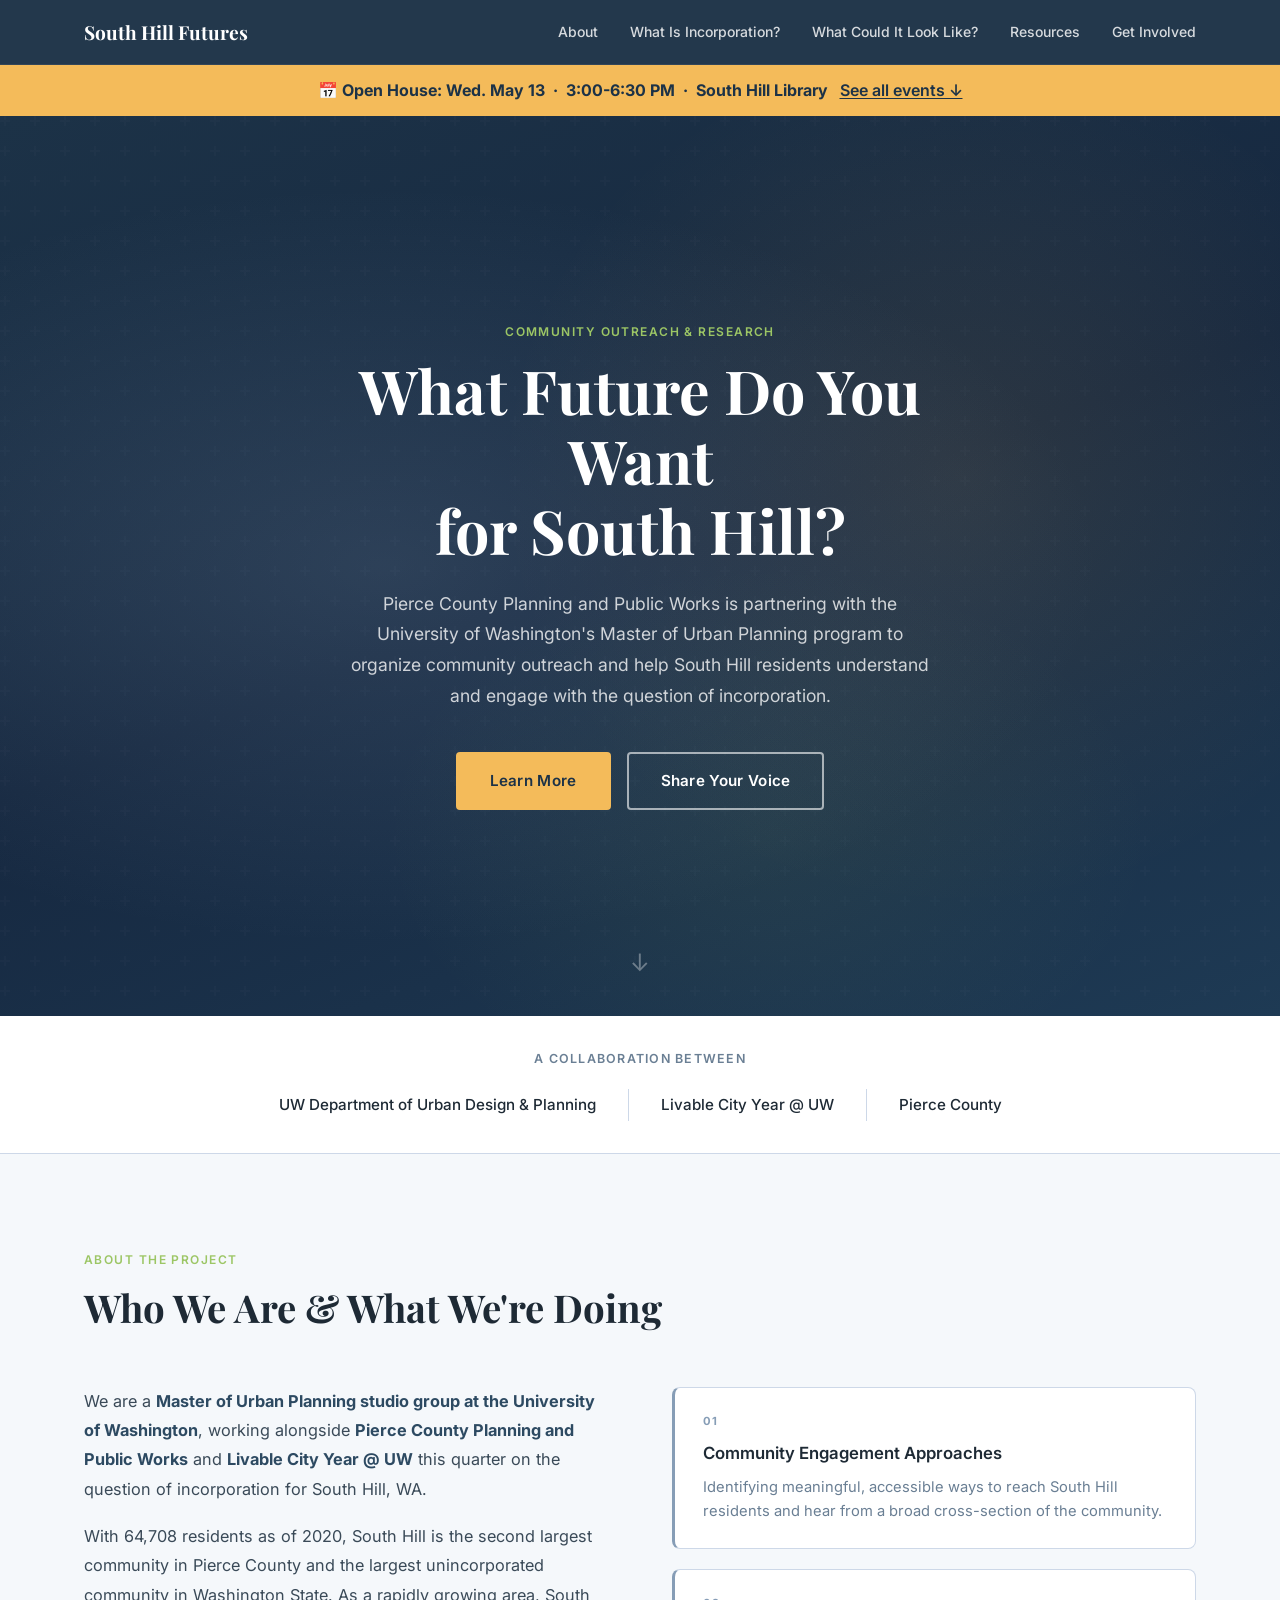
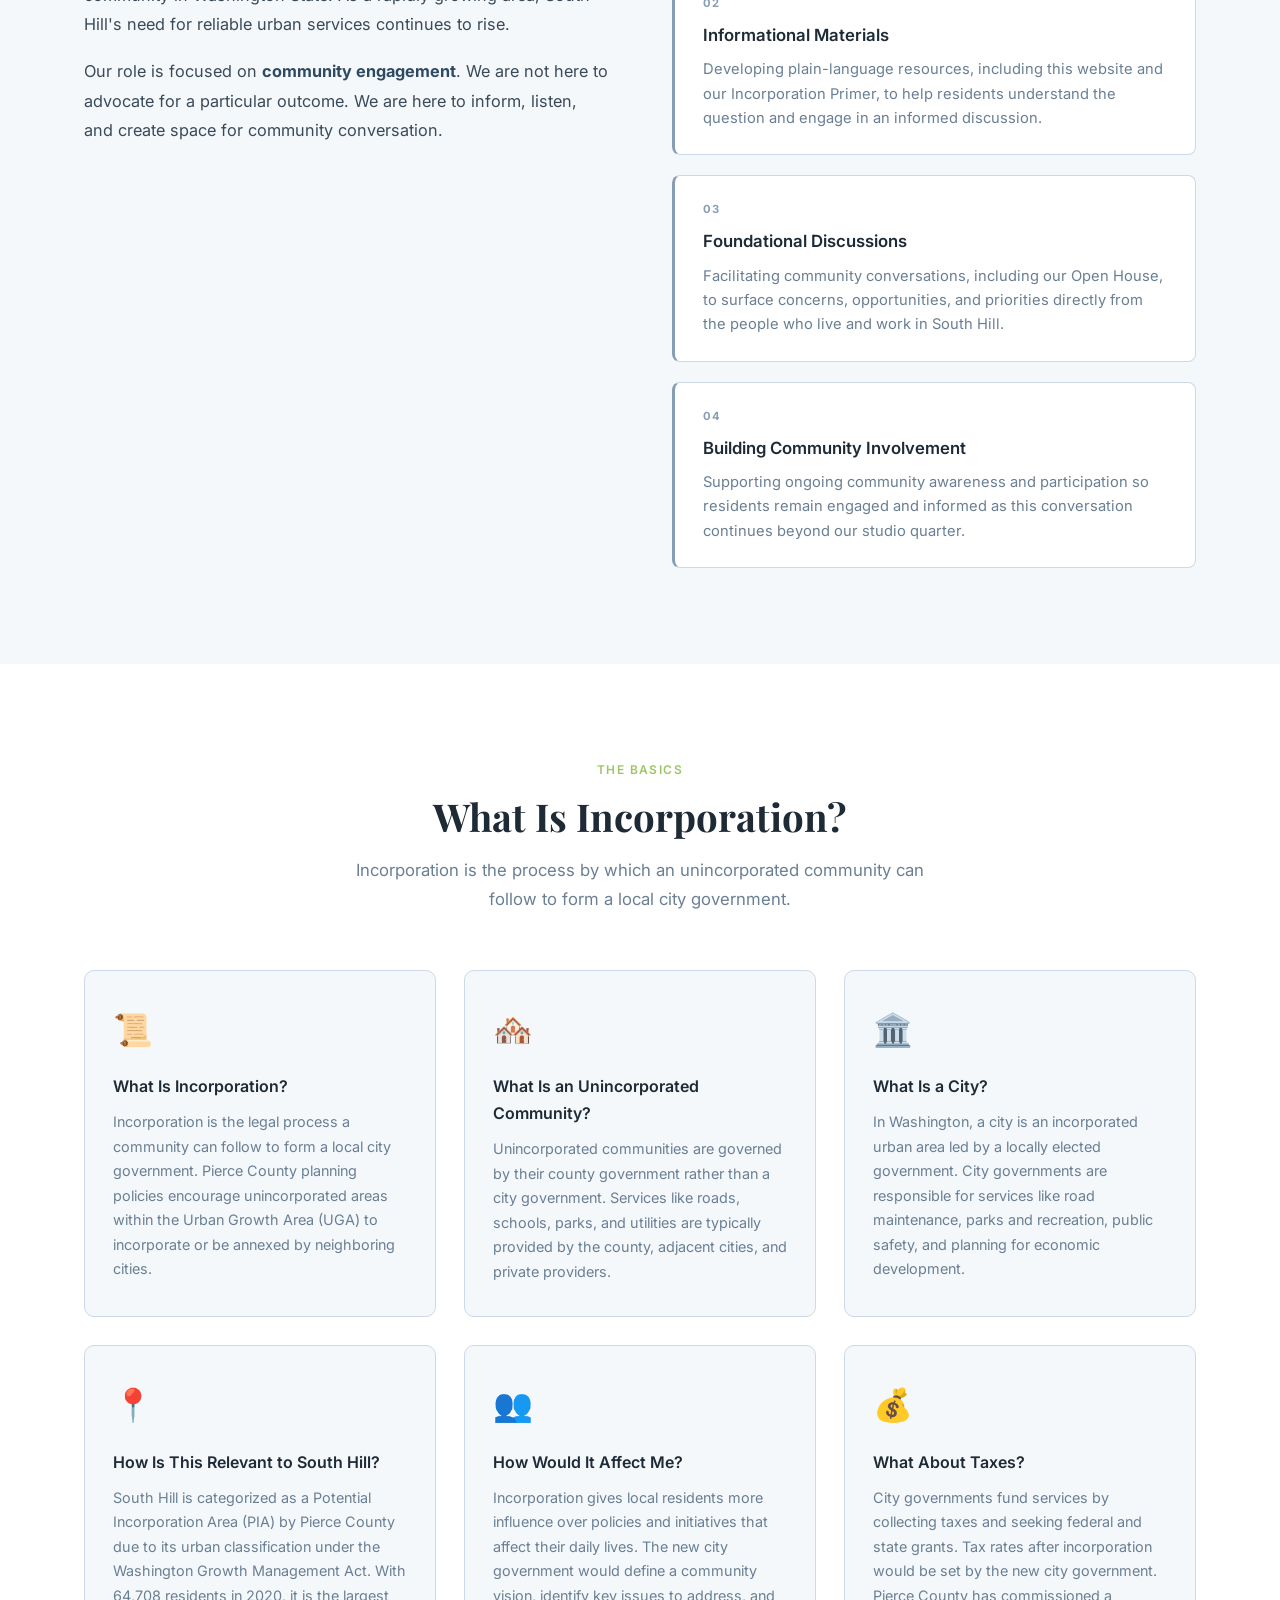
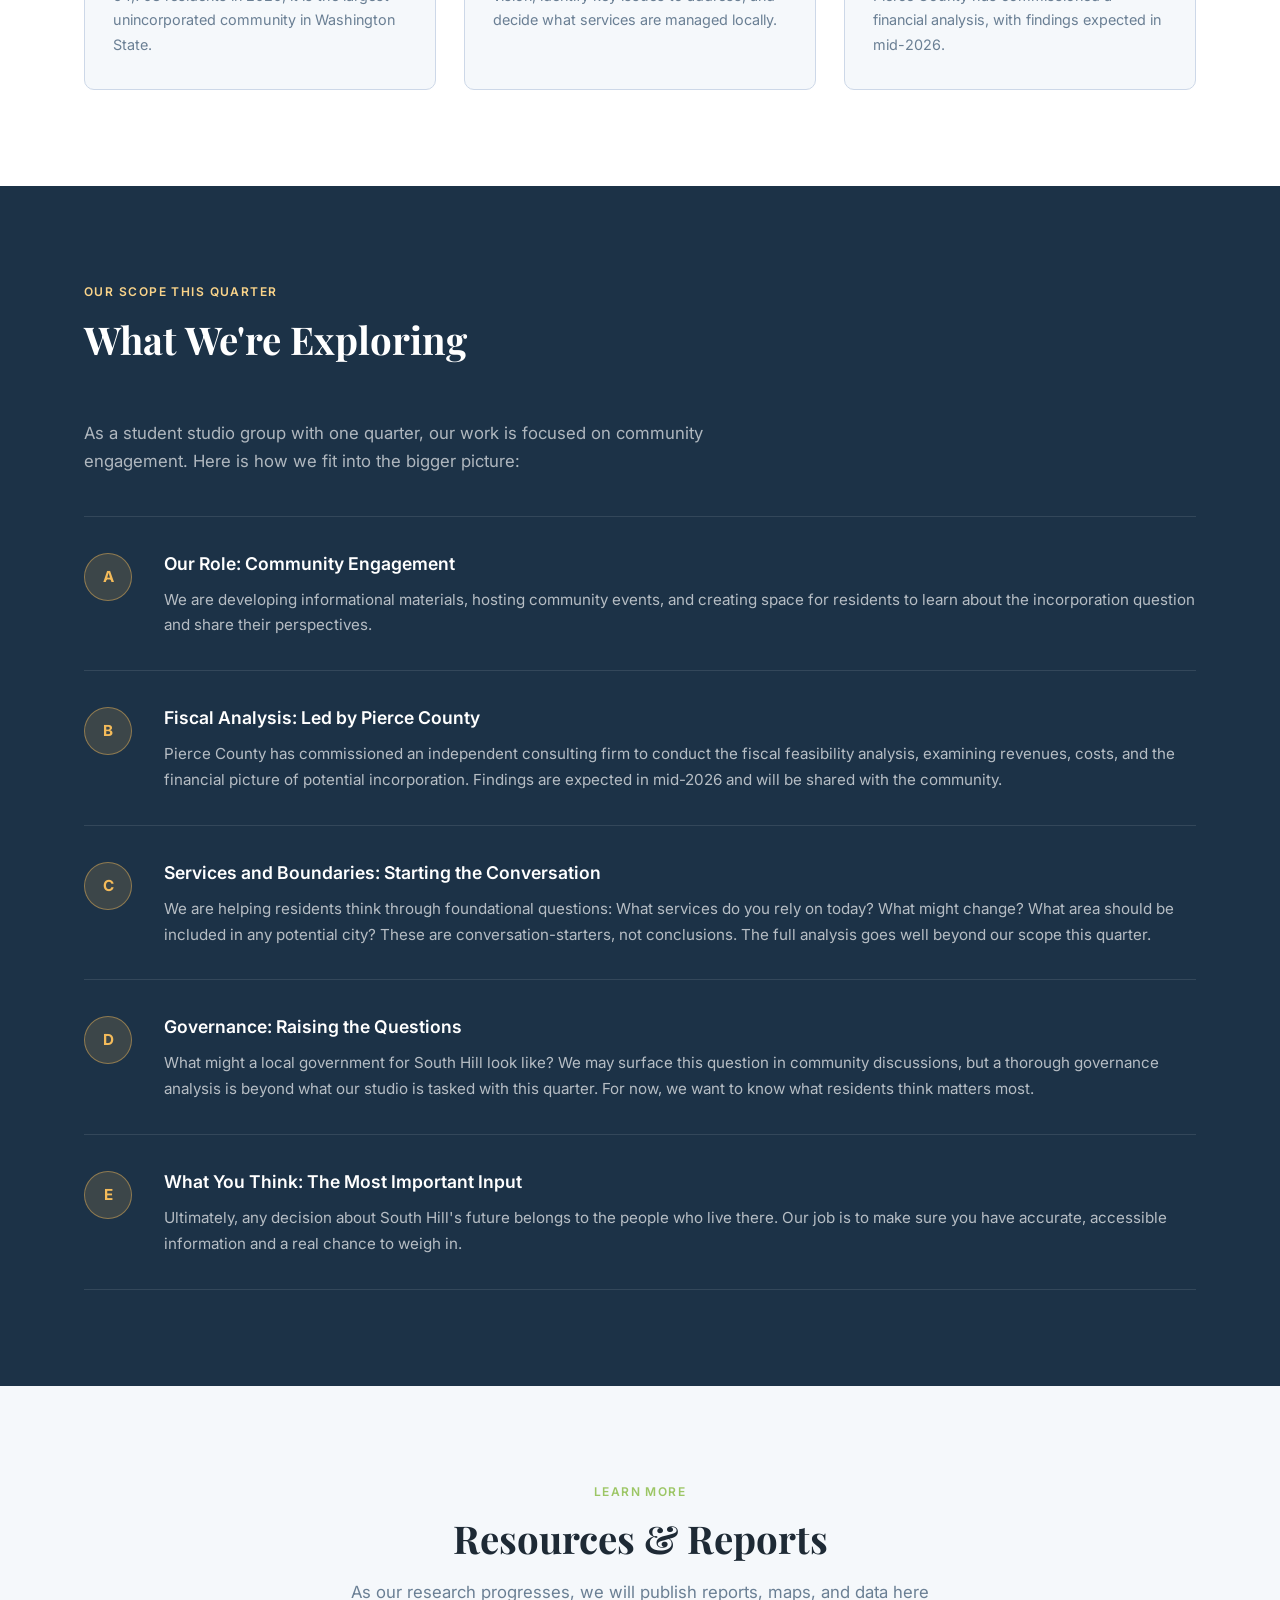
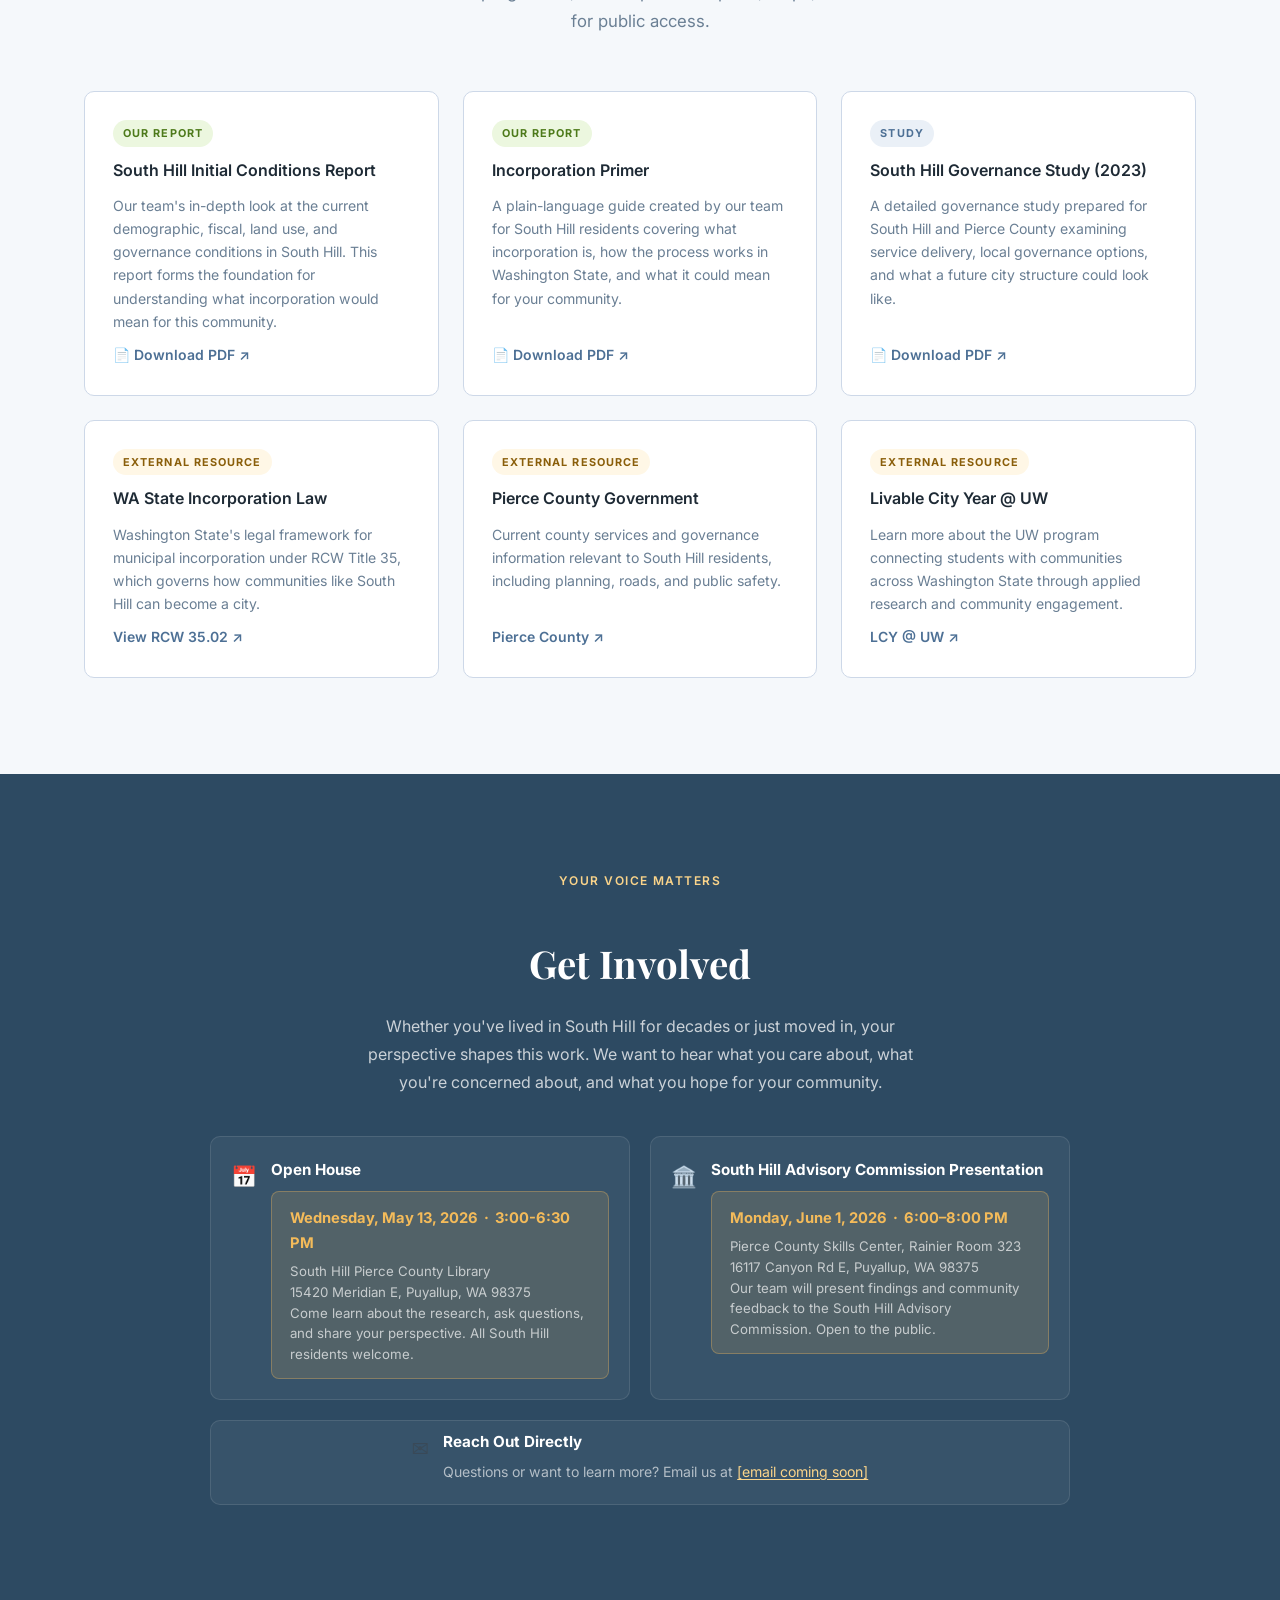
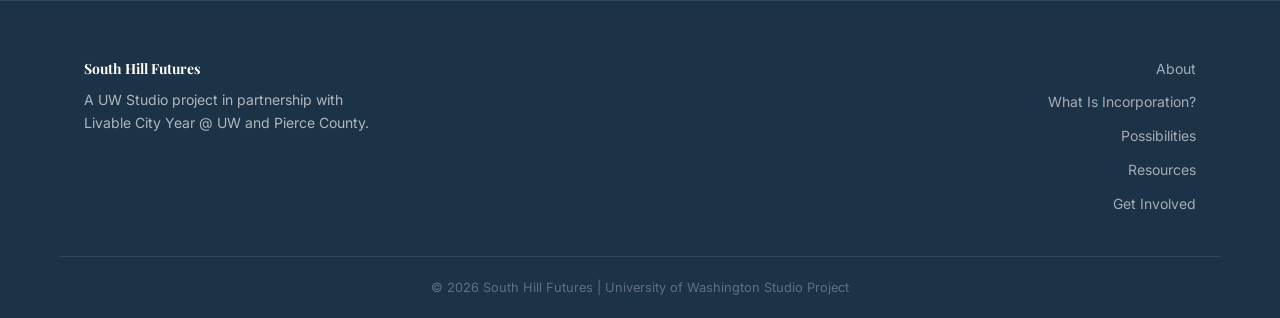
==== commit 085a0305: "Updated text" ====
--- a/index.html
+++ b/index.html
@@ -113,7 +113,7 @@
       <div class="section-header center">
         <p class="eyebrow">The Basics</p>
         <h2>What Is Incorporation?</h2>
-        <p class="section-intro">Incorporation is the process by which an unincorporated community formally becomes a city or town. Here's what that means in plain language.</p>
+        <p class="section-intro">Incorporation is the process by which an unincorporated community can follow to form a local city government.</p>
       </div>
       <div class="explainer-grid">
         <div class="explainer-card">
@@ -155,15 +155,15 @@
     <div class="container">
       <div class="section-header">
         <p class="eyebrow">Our Scope This Quarter</p>
-        <h2>What We're Exploring, and What We're Not</h2>
-      </div>
-      <p class="section-intro-left">As a student studio group with one quarter, our work is focused on community engagement, not technical analysis. Here is how we fit into the bigger picture:</p>
+        <h2>What We're Exploring</h2>
+      </div>
+      <p class="section-intro-left">As a student studio group with one quarter, our work is focused on community engagement. Here is how we fit into the bigger picture:</p>
       <div class="scenarios">
         <div class="scenario">
           <div class="scenario-number">A</div>
           <div class="scenario-body">
             <h3>Our Role: Community Engagement</h3>
-            <p>Our primary focus is people, not spreadsheets. We are developing informational materials, hosting community events, and creating space for residents to learn about the incorporation question and share their perspectives. This website is part of that work.</p>
+            <p>We are developing informational materials, hosting community events, and creating space for residents to learn about the incorporation question and share their perspectives.</p>
           </div>
         </div>
         <div class="scenario">
@@ -191,7 +191,7 @@
           <div class="scenario-number">E</div>
           <div class="scenario-body">
             <h3>What You Think: The Most Important Input</h3>
-            <p>Ultimately, any decision about South Hill's future belongs to the people who live there. Our job is to make sure you have accurate, accessible information and a real chance to weigh in. That's what this project is about.</p>
+            <p>Ultimately, any decision about South Hill's future belongs to the people who live there. Our job is to make sure you have accurate, accessible information and a real chance to weigh in.</p>
           </div>
         </div>
       </div>
@@ -272,7 +272,7 @@
                 <strong>South Hill Advisory Commission Presentation</strong>
                 <div class="open-house-highlight">
                   <div class="oh-date">Monday, June 1, 2026 &nbsp;·&nbsp; 6:00–8:00 PM</div>
-                  <div class="oh-detail">Pierce County Skills Center, Puyallup, WA<br>Our team will present findings and community feedback to the South Hill Advisory Commission. Open to the public.</div>
+                  <div class="oh-detail">Pierce County Skills Center, Rainier Room 323<br>16117 Canyon Rd E, Puyallup, WA 98375<br>Our team will present findings and community feedback to the South Hill Advisory Commission. Open to the public.</div>
                 </div>
               </div>
             </li>
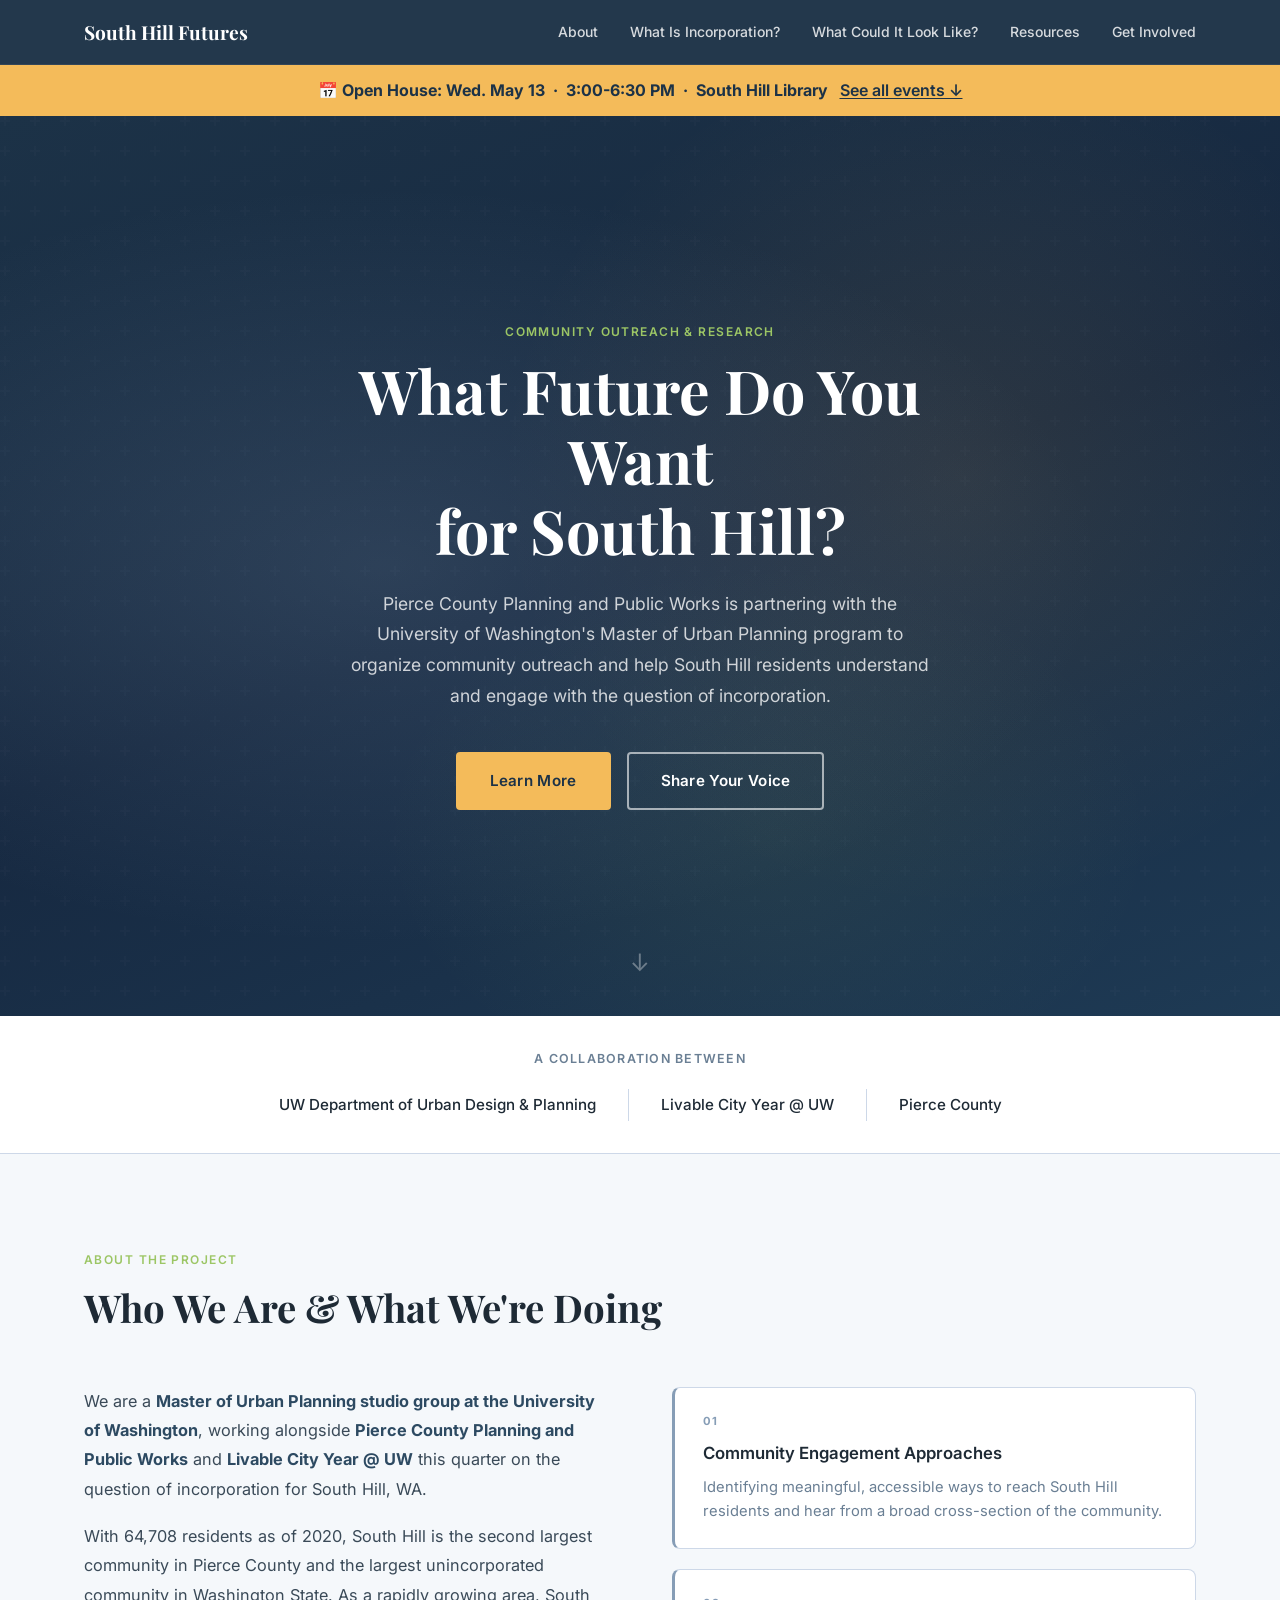
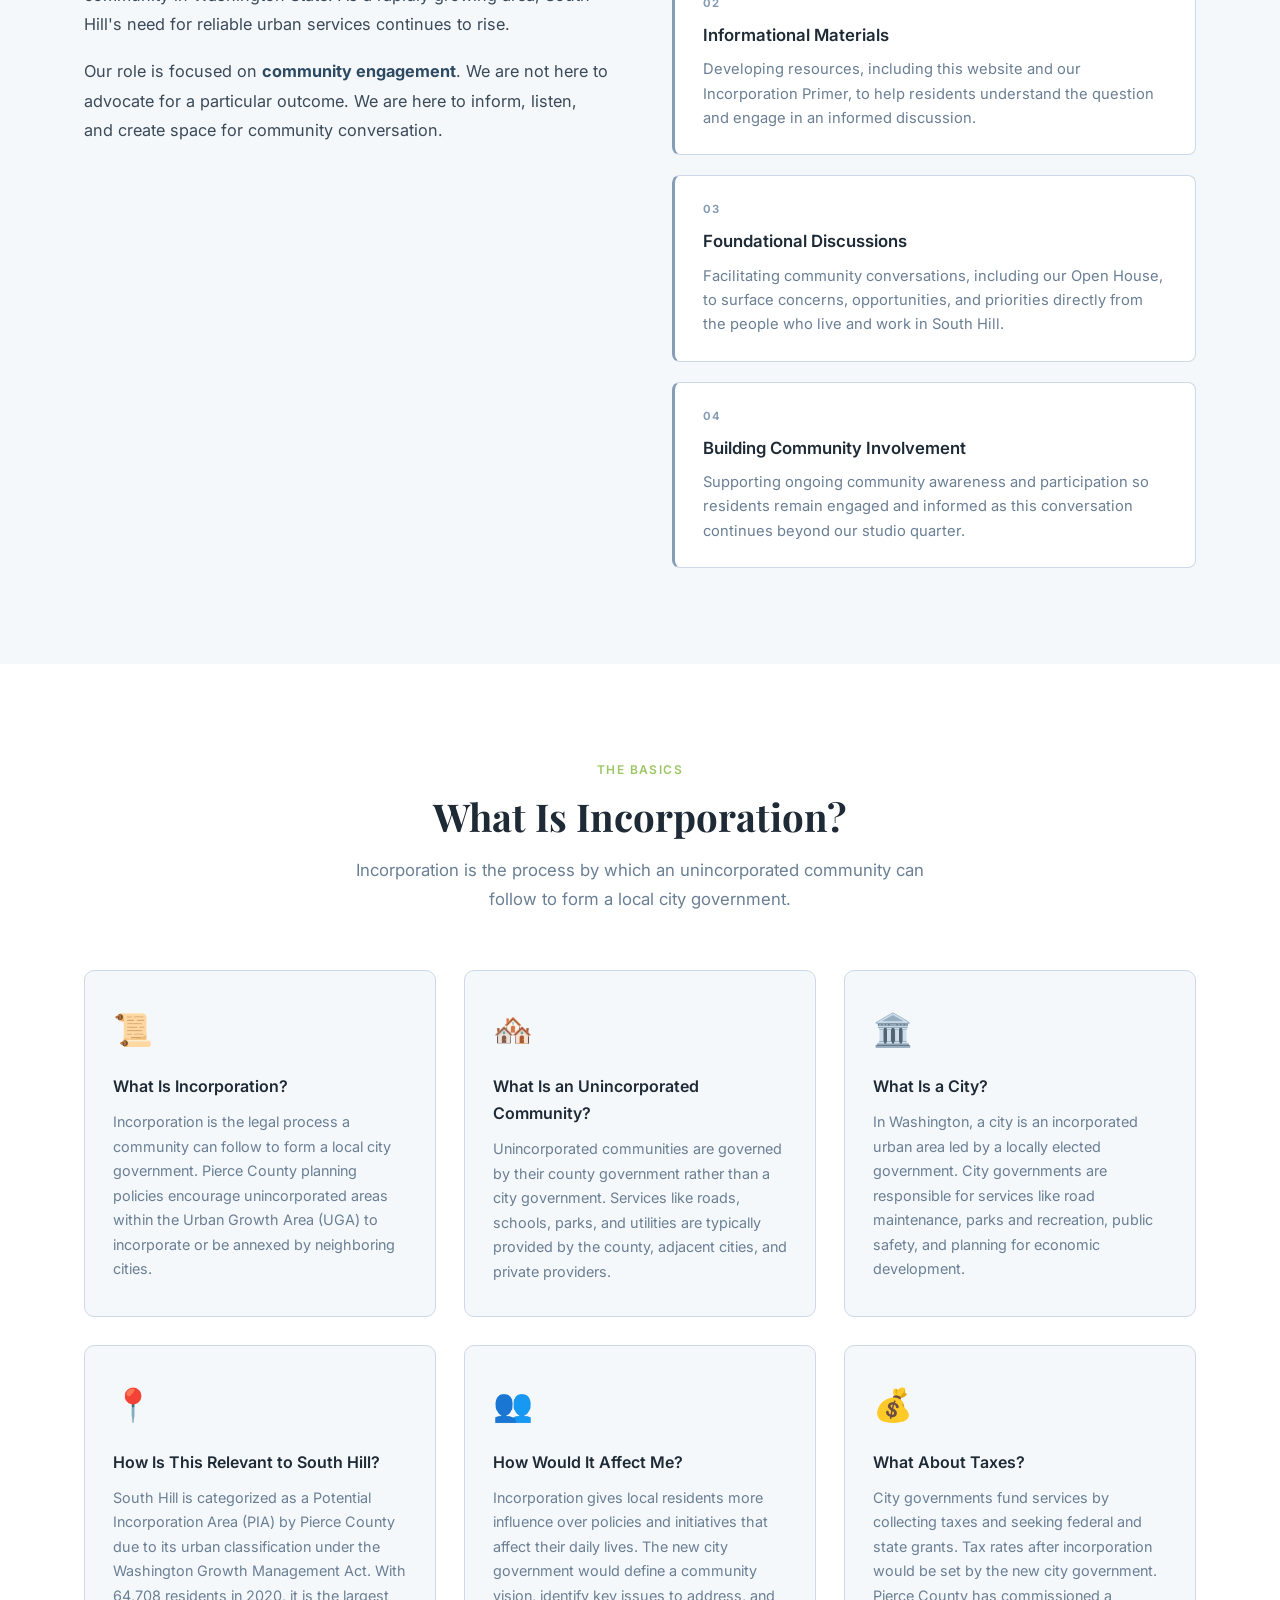
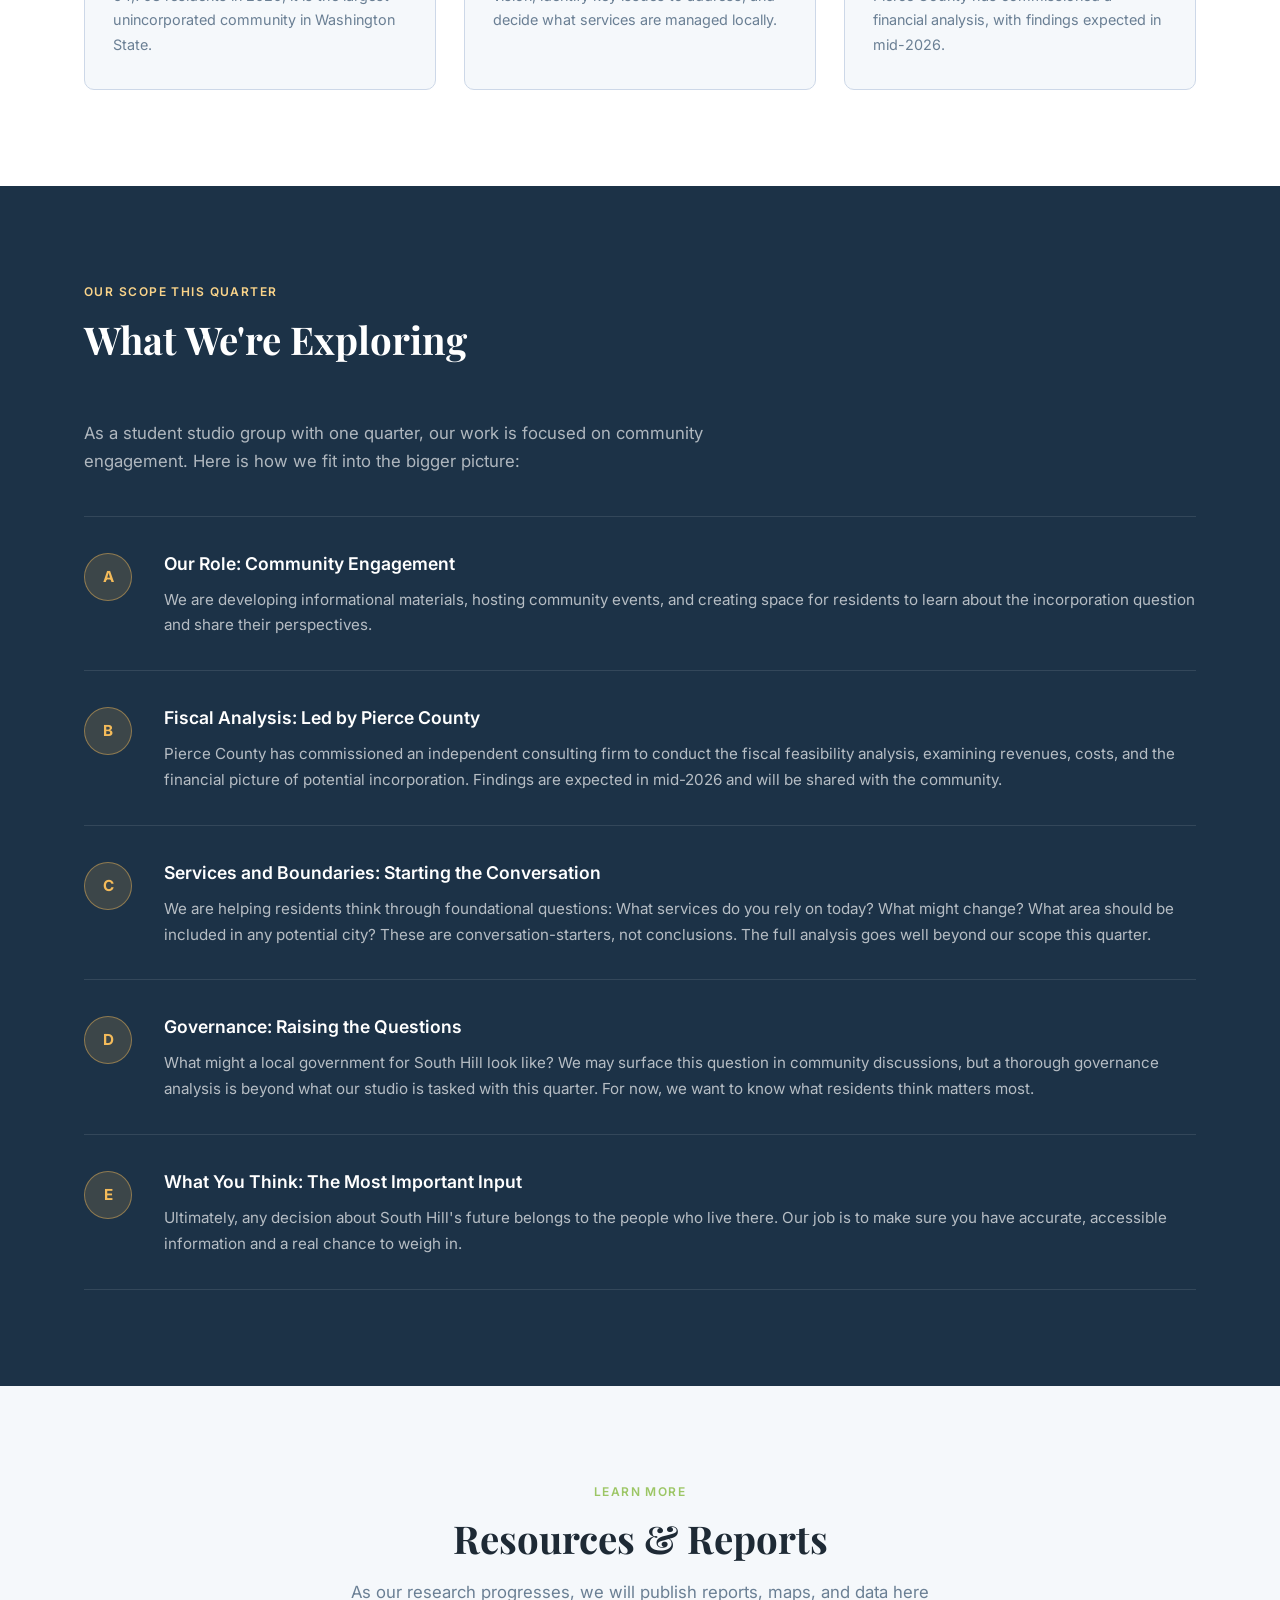
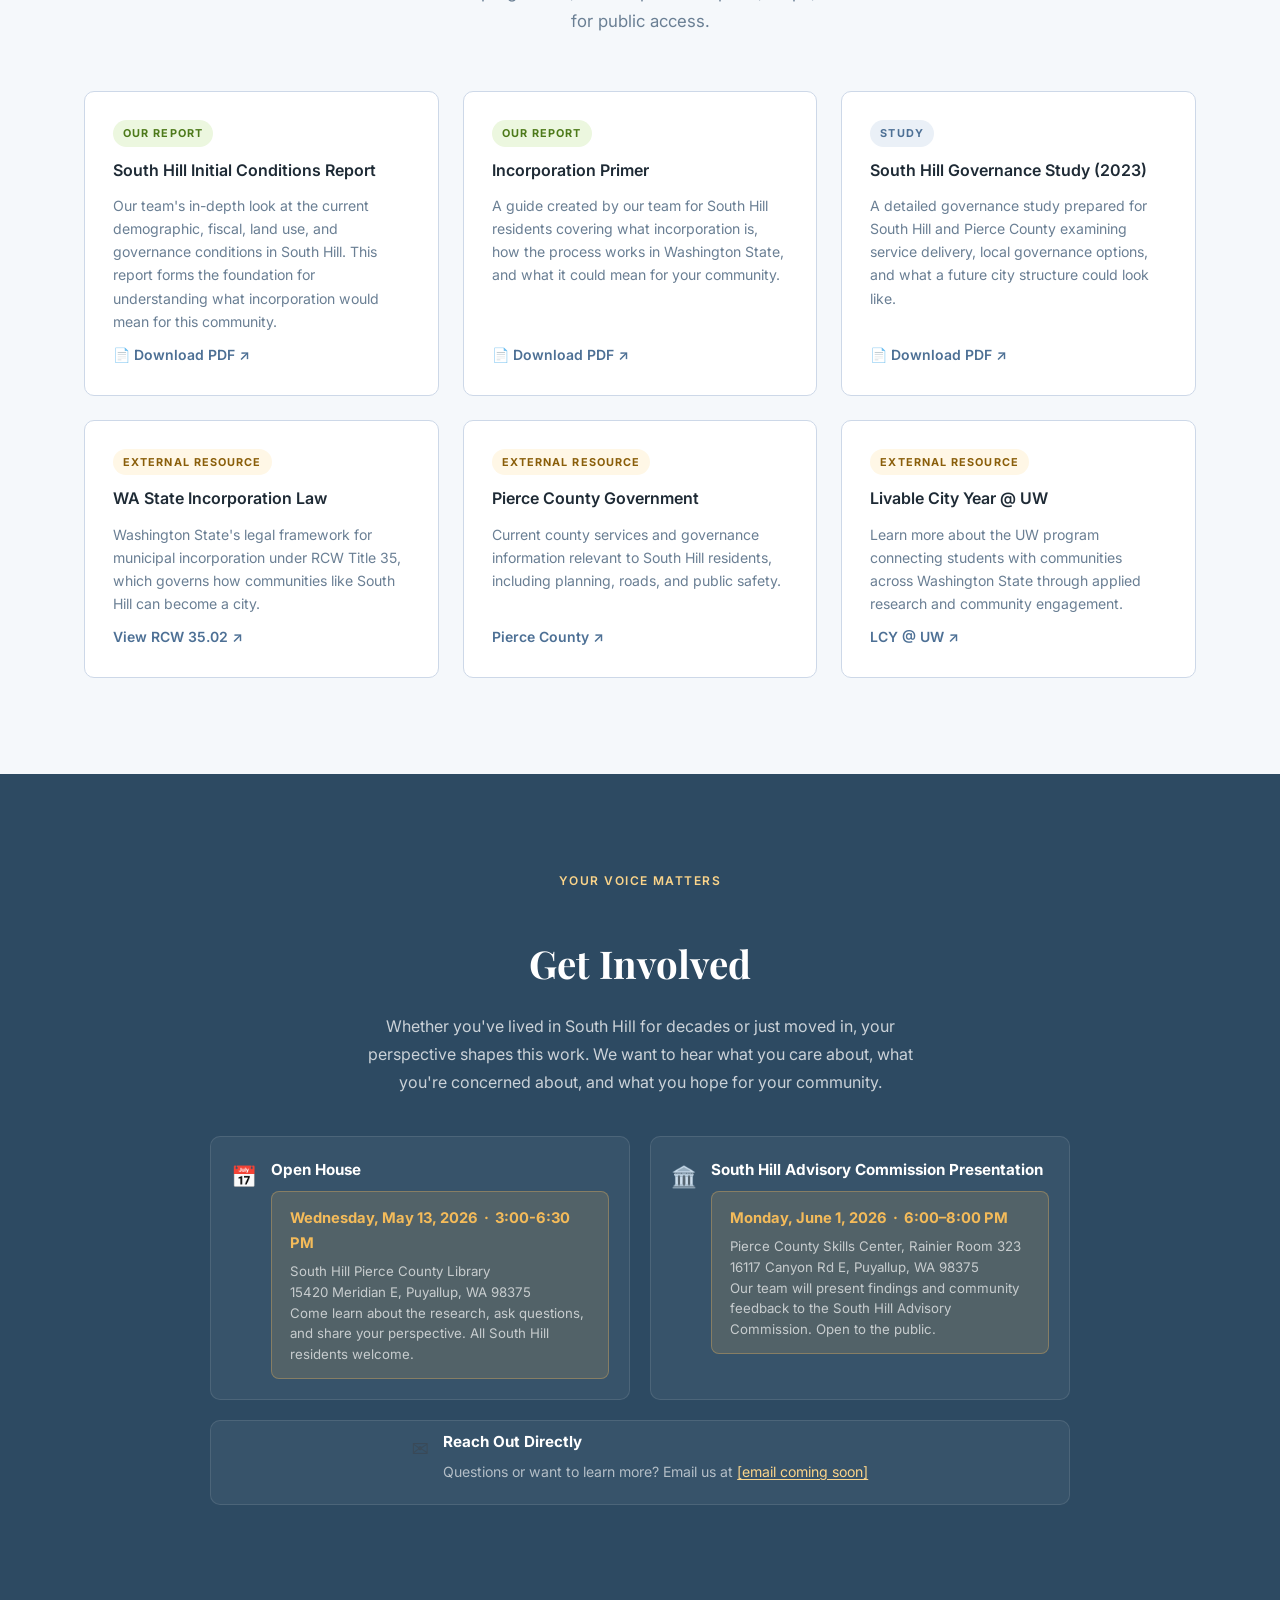
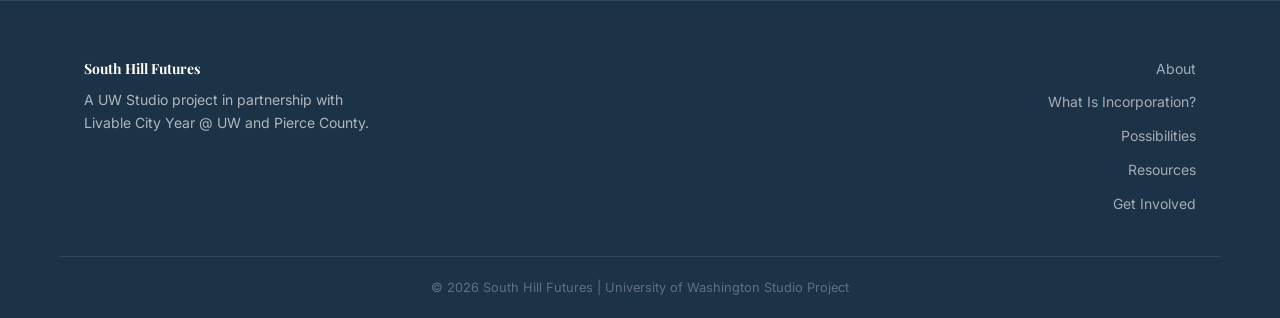
==== commit c5dd49de: "Updated text" ====
--- a/index.html
+++ b/index.html
@@ -90,7 +90,7 @@
           <div class="info-card">
             <div class="info-card-num">02</div>
             <h3>Informational Materials</h3>
-            <p>Developing plain-language resources, including this website and our Incorporation Primer, to help residents understand the question and engage in an informed discussion.</p>
+            <p>Developing resources, including this website and our Incorporation Primer, to help residents understand the question and engage in an informed discussion.</p>
           </div>
           <div class="info-card">
             <div class="info-card-num">03</div>
@@ -216,7 +216,7 @@
         <div class="resource-card">
           <div class="resource-tag team">Our Report</div>
           <h3>Incorporation Primer</h3>
-          <p>A plain-language guide created by our team for South Hill residents covering what incorporation is, how the process works in Washington State, and what it could mean for your community.</p>
+          <p>A guide created by our team for South Hill residents covering what incorporation is, how the process works in Washington State, and what it could mean for your community.</p>
           <a class="resource-link" href="IncorporationPrimer.pdf" target="_blank" rel="noopener">&#128196; Download PDF &#8599;</a>
         </div>
         <div class="resource-card">
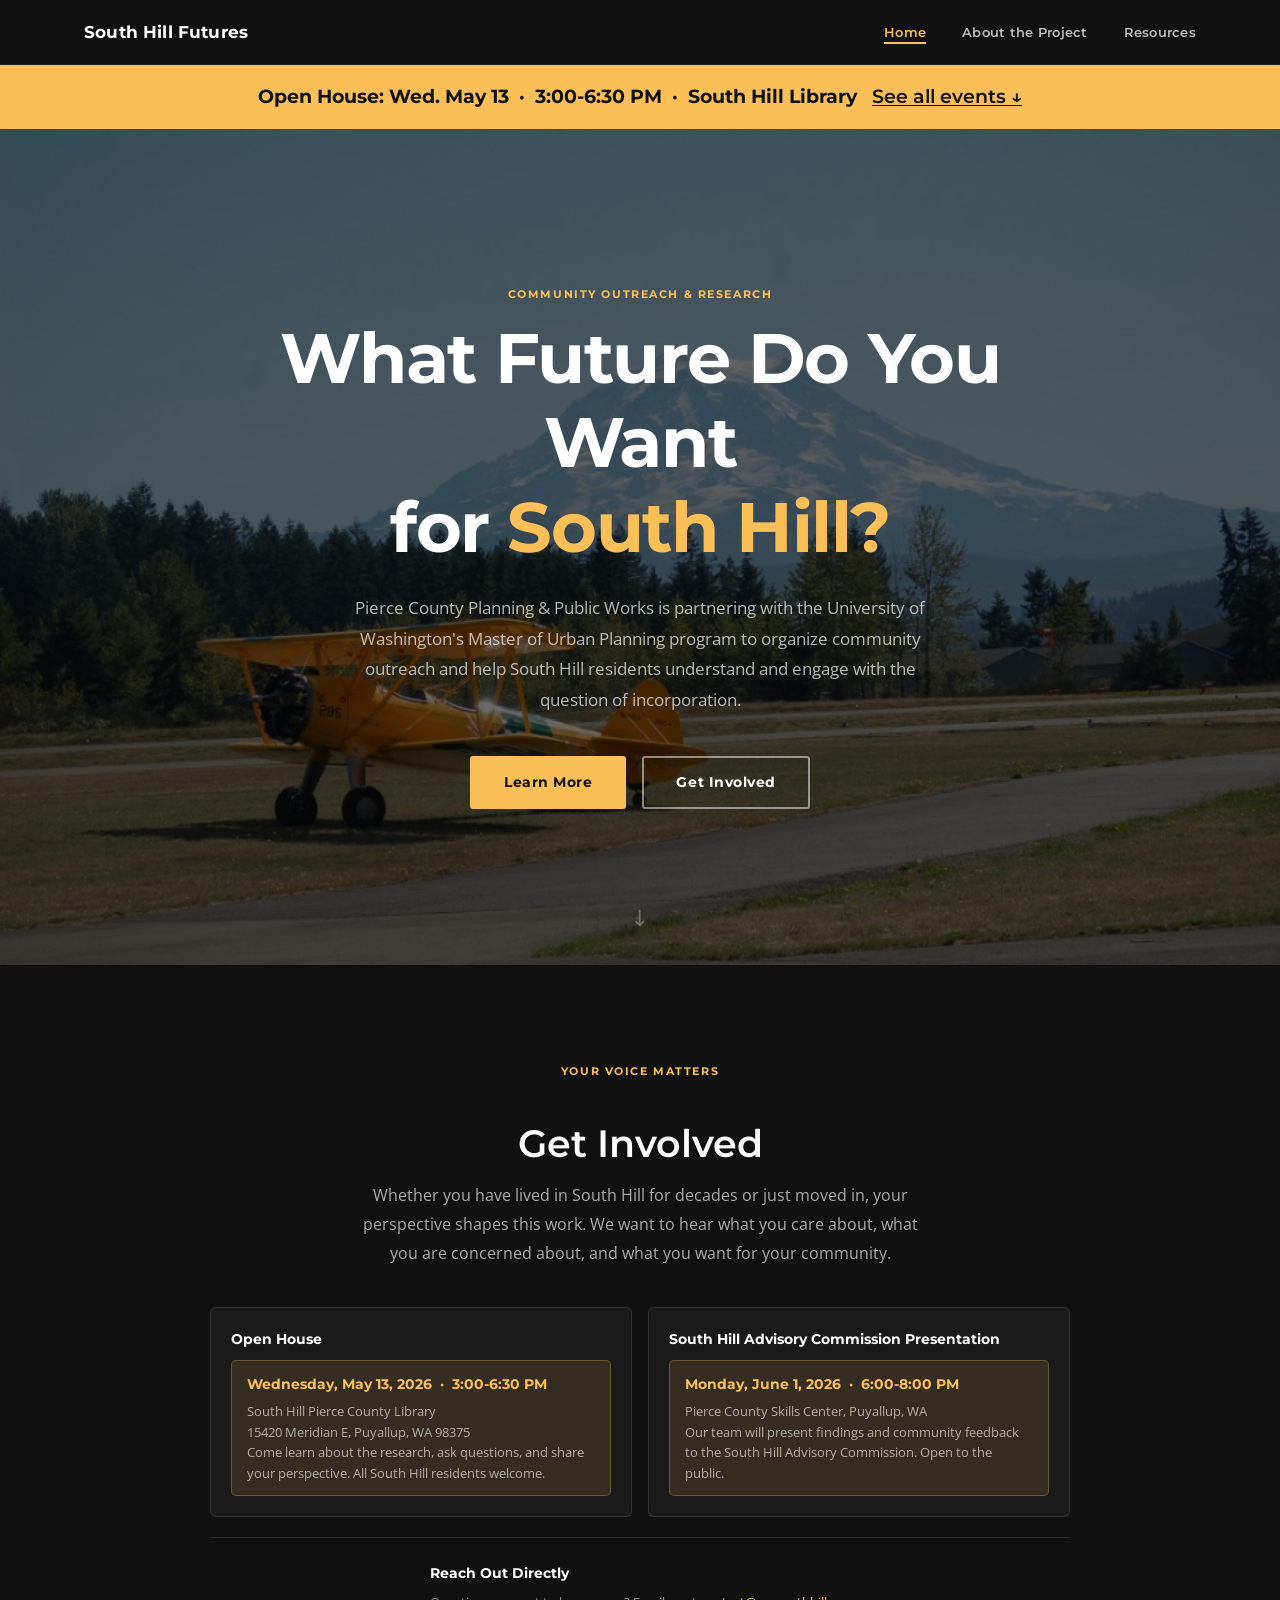
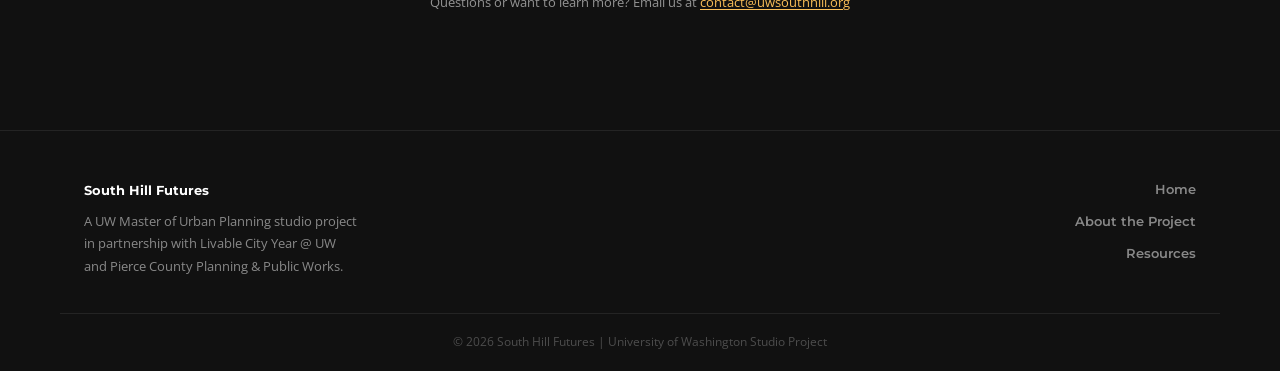
==== commit bb27de4a: "2.0" ====
--- a/index.html
+++ b/index.html
@@ -6,258 +6,53 @@
   <title>South Hill Futures: Incorporation Study</title>
   <link rel="stylesheet" href="styles.css" />
   <link rel="preconnect" href="https://fonts.googleapis.com" />
-  <link href="https://fonts.googleapis.com/css2?family=Inter:wght@300;400;500;600;700&family=Playfair+Display:wght@600;700&display=swap" rel="stylesheet" />
+  <link href="https://fonts.googleapis.com/css2?family=Montserrat:wght@600;700&family=Open+Sans:wght@400;500;600&display=swap" rel="stylesheet" />
 </head>
 <body>
 
   <!-- NAV -->
   <nav id="navbar">
     <div class="nav-inner">
-      <a class="nav-logo" href="#hero">South Hill Futures</a>
+      <a class="nav-logo" href="index.html">South Hill Futures</a>
       <button class="nav-toggle" aria-label="Toggle menu" onclick="toggleMenu()">&#9776;</button>
       <ul class="nav-links" id="nav-links">
-        <li><a href="#about">About</a></li>
-        <li><a href="#what-is">What Is Incorporation?</a></li>
-        <li><a href="#possibilities">What Could It Look Like?</a></li>
-        <li><a href="#resources">Resources</a></li>
-        <li><a href="#contact">Get Involved</a></li>
+        <li><a href="index.html" aria-current="page">Home</a></li>
+        <li><a href="about.html">About the Project</a></li>
+        <li><a href="learn.html">Resources</a></li>
       </ul>
     </div>
   </nav>
 
   <!-- OPEN HOUSE BANNER -->
   <div id="open-house-banner">
-    <p>&#128197; <strong>Open House: Wed. May 13 &nbsp;·&nbsp; 3:00-6:30 PM &nbsp;·&nbsp; South Hill Library</strong> &nbsp;&nbsp;<a href="#contact">See all events &#8595;</a></p>
+    <p><strong>Open House: Wed. May 13 &nbsp;·&nbsp; 3:00-6:30 PM &nbsp;·&nbsp; South Hill Library</strong> &nbsp;&nbsp;<a href="#contact">See all events &#8595;</a></p>
   </div>
 
   <!-- HERO -->
   <section id="hero">
-    <div class="hero-overlay"></div>
     <div class="hero-content">
-      <p class="eyebrow">Community Outreach &amp; Research</p>
-      <h1>What Future Do You Want<br>for South Hill?</h1>
-      <p class="hero-sub">Pierce County Planning and Public Works is partnering with the University of Washington's Master of Urban Planning program to organize community outreach and help South Hill residents understand and engage with the question of incorporation.</p>
+      <p class="eyebrow gold">Community Outreach &amp; Research</p>
+      <h1>What Future Do You Want<br>for <span>South Hill?</span></h1>
+      <p class="hero-sub">Pierce County Planning & Public Works is partnering with the University of Washington's Master of Urban Planning program to organize community outreach and help South Hill residents understand and engage with the question of incorporation.</p>
       <div class="hero-actions">
-        <a class="btn btn-primary" href="#about">Learn More</a>
-        <a class="btn btn-outline" href="#contact">Share Your Voice</a>
+        <a class="btn btn-primary" href="about.html">Learn More</a>
+        <a class="btn btn-outline" href="#contact">Get Involved</a>
       </div>
     </div>
     <div class="hero-scroll-hint">&#8595;</div>
   </section>
 
-  <!-- PARTNERS STRIP -->
-  <section id="partners">
-    <div class="container">
-      <p class="partners-label">A collaboration between</p>
-      <div class="partners-logos">
-        <div class="partner-item">
-          <!-- <span class="partner-icon">🎓</span> -->
-          <span>UW Department of Urban Design &amp; Planning</span>
-        </div>
-        <div class="partner-divider"></div>
-        <div class="partner-item">
-          <!-- <span class="partner-icon">🏙️</span> -->
-          <span>Livable City Year @ UW</span>
-        </div>
-        <div class="partner-divider"></div>
-        <div class="partner-item">
-          <!-- <span class="partner-icon">📋</span> -->
-          <span>Pierce County</span>
-        </div>
-      </div>
-    </div>
-  </section>
-
-  <!-- ABOUT -->
-  <section id="about">
-    <div class="container">
-      <div class="section-header">
-        <p class="eyebrow">About the Project</p>
-        <h2>Who We Are &amp; What We're Doing</h2>
-      </div>
-      <div class="two-col">
-        <div class="col-text">
-          <p>We are a <strong>Master of Urban Planning studio group at the University of Washington</strong>, working alongside <strong>Pierce County Planning and Public Works</strong> and <strong>Livable City Year @ UW</strong> this quarter on the question of incorporation for South Hill, WA.</p>
-          <p>With 64,708 residents as of 2020, South Hill is the second largest community in Pierce County and the largest unincorporated community in Washington State. As a rapidly growing area, South Hill's need for reliable urban services continues to rise.</p>
-          <p>Our role is focused on <strong>community engagement</strong>. We are not here to advocate for a particular outcome. We are here to inform, listen, and create space for community conversation.</p>
-        </div>
-        <div class="col-cards">
-          <div class="info-card">
-            <div class="info-card-num">01</div>
-            <h3>Community Engagement Approaches</h3>
-            <p>Identifying meaningful, accessible ways to reach South Hill residents and hear from a broad cross-section of the community.</p>
-          </div>
-          <div class="info-card">
-            <div class="info-card-num">02</div>
-            <h3>Informational Materials</h3>
-            <p>Developing resources, including this website and our Incorporation Primer, to help residents understand the question and engage in an informed discussion.</p>
-          </div>
-          <div class="info-card">
-            <div class="info-card-num">03</div>
-            <h3>Foundational Discussions</h3>
-            <p>Facilitating community conversations, including our Open House, to surface concerns, opportunities, and priorities directly from the people who live and work in South Hill.</p>
-          </div>
-          <div class="info-card">
-            <div class="info-card-num">04</div>
-            <h3>Building Community Involvement</h3>
-            <p>Supporting ongoing community awareness and participation so residents remain engaged and informed as this conversation continues beyond our studio quarter.</p>
-          </div>
-        </div>
-      </div>
-    </div>
-  </section>
-
-  <!-- WHAT IS INCORPORATION -->
-  <section id="what-is">
-    <div class="container">
-      <div class="section-header center">
-        <p class="eyebrow">The Basics</p>
-        <h2>What Is Incorporation?</h2>
-        <p class="section-intro">Incorporation is the process by which an unincorporated community can follow to form a local city government.</p>
-      </div>
-      <div class="explainer-grid">
-        <div class="explainer-card">
-          <div class="explainer-icon">📜</div>
-          <h3>What Is Incorporation?</h3>
-          <p>Incorporation is the legal process a community can follow to form a local city government. Pierce County planning policies encourage unincorporated areas within the Urban Growth Area (UGA) to incorporate or be annexed by neighboring cities.</p>
-        </div>
-        <div class="explainer-card">
-          <div class="explainer-icon">🏘️</div>
-          <h3>What Is an Unincorporated Community?</h3>
-          <p>Unincorporated communities are governed by their county government rather than a city government. Services like roads, schools, parks, and utilities are typically provided by the county, adjacent cities, and private providers.</p>
-        </div>
-        <div class="explainer-card">
-          <div class="explainer-icon">🏛️</div>
-          <h3>What Is a City?</h3>
-          <p>In Washington, a city is an incorporated urban area led by a locally elected government. City governments are responsible for services like road maintenance, parks and recreation, public safety, and planning for economic development.</p>
-        </div>
-        <div class="explainer-card">
-          <div class="explainer-icon">📍</div>
-          <h3>How Is This Relevant to South Hill?</h3>
-          <p>South Hill is categorized as a Potential Incorporation Area (PIA) by Pierce County due to its urban classification under the Washington Growth Management Act. With 64,708 residents in 2020, it is the largest unincorporated community in Washington State.</p>
-        </div>
-        <div class="explainer-card">
-          <div class="explainer-icon">👥</div>
-          <h3>How Would It Affect Me?</h3>
-          <p>Incorporation gives local residents more influence over policies and initiatives that affect their daily lives. The new city government would define a community vision, identify key issues to address, and decide what services are managed locally.</p>
-        </div>
-        <div class="explainer-card">
-          <div class="explainer-icon">💰</div>
-          <h3>What About Taxes?</h3>
-          <p>City governments fund services by collecting taxes and seeking federal and state grants. Tax rates after incorporation would be set by the new city government. Pierce County has commissioned a financial analysis, with findings expected in mid-2026.</p>
-        </div>
-      </div>
-    </div>
-  </section>
-
-  <!-- POSSIBILITIES -->
-  <section id="possibilities">
-    <div class="container">
-      <div class="section-header">
-        <p class="eyebrow">Our Scope This Quarter</p>
-        <h2>What We're Exploring</h2>
-      </div>
-      <p class="section-intro-left">As a student studio group with one quarter, our work is focused on community engagement. Here is how we fit into the bigger picture:</p>
-      <div class="scenarios">
-        <div class="scenario">
-          <div class="scenario-number">A</div>
-          <div class="scenario-body">
-            <h3>Our Role: Community Engagement</h3>
-            <p>We are developing informational materials, hosting community events, and creating space for residents to learn about the incorporation question and share their perspectives.</p>
-          </div>
-        </div>
-        <div class="scenario">
-          <div class="scenario-number">B</div>
-          <div class="scenario-body">
-            <h3>Fiscal Analysis: Led by Pierce County</h3>
-            <p>Pierce County has commissioned an independent consulting firm to conduct the fiscal feasibility analysis, examining revenues, costs, and the financial picture of potential incorporation. Findings are expected in mid-2026 and will be shared with the community.</p>
-          </div>
-        </div>
-        <div class="scenario">
-          <div class="scenario-number">C</div>
-          <div class="scenario-body">
-            <h3>Services and Boundaries: Starting the Conversation</h3>
-            <p>We are helping residents think through foundational questions: What services do you rely on today? What might change? What area should be included in any potential city? These are conversation-starters, not conclusions. The full analysis goes well beyond our scope this quarter.</p>
-          </div>
-        </div>
-        <div class="scenario">
-          <div class="scenario-number">D</div>
-          <div class="scenario-body">
-            <h3>Governance: Raising the Questions</h3>
-            <p>What might a local government for South Hill look like? We may surface this question in community discussions, but a thorough governance analysis is beyond what our studio is tasked with this quarter. For now, we want to know what residents think matters most.</p>
-          </div>
-        </div>
-        <div class="scenario">
-          <div class="scenario-number">E</div>
-          <div class="scenario-body">
-            <h3>What You Think: The Most Important Input</h3>
-            <p>Ultimately, any decision about South Hill's future belongs to the people who live there. Our job is to make sure you have accurate, accessible information and a real chance to weigh in.</p>
-          </div>
-        </div>
-      </div>
-    </div>
-  </section>
-
-  <!-- RESOURCES -->
-  <section id="resources">
-    <div class="container">
-      <div class="section-header center">
-        <p class="eyebrow">Learn More</p>
-        <h2>Resources &amp; Reports</h2>
-        <p class="section-intro">As our research progresses, we will publish reports, maps, and data here for public access.</p>
-      </div>
-      <div class="resource-grid">
-        <div class="resource-card">
-          <div class="resource-tag team">Our Report</div>
-          <h3>South Hill Initial Conditions Report</h3>
-          <p>Our team's in-depth look at the current demographic, fiscal, land use, and governance conditions in South Hill. This report forms the foundation for understanding what incorporation would mean for this community.</p>
-          <a class="resource-link" href="LCY_ICR.pdf" target="_blank" rel="noopener">&#128196; Download PDF &#8599;</a>
-        </div>
-        <div class="resource-card">
-          <div class="resource-tag team">Our Report</div>
-          <h3>Incorporation Primer</h3>
-          <p>A guide created by our team for South Hill residents covering what incorporation is, how the process works in Washington State, and what it could mean for your community.</p>
-          <a class="resource-link" href="IncorporationPrimer.pdf" target="_blank" rel="noopener">&#128196; Download PDF &#8599;</a>
-        </div>
-        <div class="resource-card">
-          <div class="resource-tag">Study</div>
-          <h3>South Hill Governance Study (2023)</h3>
-          <p>A detailed governance study prepared for South Hill and Pierce County examining service delivery, local governance options, and what a future city structure could look like.</p>
-          <a class="resource-link" href="Final South Hill Governance Study.pdf" target="_blank" rel="noopener">&#128196; Download PDF &#8599;</a>
-        </div>
-        <div class="resource-card">
-          <div class="resource-tag external">External Resource</div>
-          <h3>WA State Incorporation Law</h3>
-          <p>Washington State's legal framework for municipal incorporation under RCW Title 35, which governs how communities like South Hill can become a city.</p>
-          <a class="resource-link" href="https://app.leg.wa.gov/RCW/default.aspx?cite=35.02" target="_blank" rel="noopener">View RCW 35.02 &#8599;</a>
-        </div>
-        <div class="resource-card">
-          <div class="resource-tag external">External Resource</div>
-          <h3>Pierce County Government</h3>
-          <p>Current county services and governance information relevant to South Hill residents, including planning, roads, and public safety.</p>
-          <a class="resource-link" href="https://www.piercecountywa.gov" target="_blank" rel="noopener">Pierce County &#8599;</a>
-        </div>
-        <div class="resource-card">
-          <div class="resource-tag external">External Resource</div>
-          <h3>Livable City Year @ UW</h3>
-          <p>Learn more about the UW program connecting students with communities across Washington State through applied research and community engagement.</p>
-          <a class="resource-link" href="https://lcy.be.uw.edu/" target="_blank" rel="noopener">LCY @ UW &#8599;</a>
-        </div>
-      </div>
-    </div>
-  </section>
-
-  <!-- CONTACT / GET INVOLVED -->
+  <!-- GET INVOLVED -->
   <section id="contact">
     <div class="container">
       <div class="contact-box">
         <div class="contact-text">
           <p class="eyebrow light">Your Voice Matters</p>
           <h2>Get Involved</h2>
-          <p>Whether you've lived in South Hill for decades or just moved in, your perspective shapes this work. We want to hear what you care about, what you're concerned about, and what you hope for your community.</p>
+          <p>Whether you have lived in South Hill for decades or just moved in, your perspective shapes this work. We want to hear what you care about, what you are concerned about, and what you want for your community.</p>
           <ul class="contact-ways">
             <li>
-              <span class="contact-icon">📅</span>
+              <!-- <span class="contact-icon">&#128197;</span> -->
               <div>
                 <strong>Open House</strong>
                 <div class="open-house-highlight">
@@ -267,18 +62,18 @@
               </div>
             </li>
             <li>
-              <span class="contact-icon">🏛️</span>
+              <!-- <span class="contact-icon">&#127981;</span> -->
               <div>
                 <strong>South Hill Advisory Commission Presentation</strong>
                 <div class="open-house-highlight">
-                  <div class="oh-date">Monday, June 1, 2026 &nbsp;·&nbsp; 6:00–8:00 PM</div>
-                  <div class="oh-detail">Pierce County Skills Center, Rainier Room 323<br>16117 Canyon Rd E, Puyallup, WA 98375<br>Our team will present findings and community feedback to the South Hill Advisory Commission. Open to the public.</div>
+                  <div class="oh-date">Monday, June 1, 2026 &nbsp;·&nbsp; 6:00-8:00 PM</div>
+                  <div class="oh-detail">Pierce County Skills Center, Puyallup, WA<br>Our team will present findings and community feedback to the South Hill Advisory Commission. Open to the public.</div>
                 </div>
               </div>
             </li>
             <!-- SURVEY: uncomment when ready to add
             <li>
-              <span class="contact-icon">📋</span>
+              <span class="contact-icon">&#128203;</span>
               <div>
                 <strong>Community Survey</strong>
                 <p>We are working on a short survey about your experience living in South Hill and your thoughts on incorporation. <em>Check back soon.</em></p>
@@ -286,10 +81,10 @@
             </li>
             -->
             <li class="contact-email-row">
-              <span class="contact-icon">✉️</span>
+              <!-- <span class="contact-icon">&#9993;&#65039;</span> -->
               <div>
                 <strong>Reach Out Directly</strong>
-                <p>Questions or want to learn more? Email us at <a href="mailto:placeholder@uw.edu">[email coming soon]</a></p>
+                <p>Questions or want to learn more? Email us at <a href="mailto:contact@uwsouthhill.org">contact@uwsouthhill.org</a></p>
               </div>
             </li>
           </ul>
@@ -300,10 +95,8 @@
           <form class="contact-form" onsubmit="handleSubmit(event)">
             <label for="name">Name</label>
             <input type="text" id="name" name="name" placeholder="Your name" required />
-
             <label for="email">Your Email</label>
             <input type="email" id="email" name="email" placeholder="your@email.com" required />
-
             <label for="resident">Are you a South Hill resident?</label>
             <select id="resident" name="resident">
               <option value="">Please select</option>
@@ -312,12 +105,10 @@
               <option value="nearby">I live nearby</option>
               <option value="other">Other</option>
             </select>
-
             <label for="message">Message or Questions</label>
             <textarea id="message" name="message" rows="4" placeholder="Share your thoughts, questions, or concerns about South Hill's future..." required></textarea>
-
             <button type="submit" class="btn btn-primary">Send Message</button>
-            <p class="form-note" id="form-success" style="display:none;">Thank you! We'll be in touch soon.</p>
+            <p class="form-note" id="form-success" style="display:none;">Thank you! We will be in touch soon.</p>
             <p style="font-size:0.78rem;color:var(--text-muted);margin-top:-4px;">Our contact email is coming soon. We will follow up as soon as it is set up.</p>
           </form>
         </div>
@@ -331,14 +122,12 @@
     <div class="container footer-inner">
       <div class="footer-left">
         <p class="footer-logo">South Hill Futures</p>
-        <p>A UW Studio project in partnership with<br>Livable City Year @ UW and Pierce County.</p>
+        <p>A UW Master of Urban Planning studio project<br>in partnership with Livable City Year @ UW<br>and Pierce County Planning &amp; Public Works.</p>
       </div>
       <div class="footer-links">
-        <a href="#about">About</a>
-        <a href="#what-is">What Is Incorporation?</a>
-        <a href="#possibilities">Possibilities</a>
-        <a href="#resources">Resources</a>
-        <a href="#contact">Get Involved</a>
+        <a href="index.html">Home</a>
+        <a href="about.html">About the Project</a>
+        <a href="learn.html">Resources</a>
       </div>
     </div>
     <div class="footer-bottom">
--- a/styles.css
+++ b/styles.css
@@ -2,42 +2,45 @@
 *, *::before, *::after { box-sizing: border-box; margin: 0; padding: 0; }
 
 :root {
-  --blue:        #869db6;
-  --blue-mid:    #4d7095;
-  --blue-dark:   #2d4a62;
-  --blue-darker: #1c3247;
-  --blue-pale:   #eaf0f7;
-  --gold:        #f4bb5a;
-  --gold-light:  #fad48a;
-  --green:       #9cc665;
-  --green-pale:  #ecf7df;
-  --text-dark:   #1e2a35;
-  --text-body:   #3a4a58;
-  --text-muted:  #6a7f94;
-  --white:       #ffffff;
-  --off-white:   #f5f8fb;
-  --border:      #cdd8e8;
-
-  --font-sans:  'Inter', system-ui, sans-serif;
-  --font-serif: 'Playfair Display', Georgia, serif;
-
-  --max-w: 1160px;
+  --blue:       #89a4c5;
+  --gold:       #fbbf58;
+  --green:      #a4ca65;
+  --gray-mid:   #606161;
+  --gray-light: #ecebeb;
+  --black:      #111111;
+  --white:      #ffffff;
+  --border:     #d8d8d8;
+
+  --text-dark:  #111111;
+  --text-body:  #606161;
+  --text-muted: #909090;
+
+  --font-body:    'Open Sans', system-ui, sans-serif;
+  --font-heading: 'Montserrat', system-ui, sans-serif;
+
+  --max-w:      1160px;
   --section-py: 96px;
 }
 
 html { scroll-behavior: smooth; }
 
 body {
-  font-family: var(--font-sans);
+  font-family: var(--font-body);
+  font-weight: 400;
   color: var(--text-body);
   background: var(--white);
   line-height: 1.7;
   font-size: 16px;
-  padding-top: 64px; /* reserve space for fixed navbar on all screen sizes */
+  padding-top: 64px;
 }
 
 a { color: inherit; text-decoration: none; }
 img { display: block; max-width: 100%; }
+
+h1, h2, h3 { font-family: var(--font-heading); line-height: 1.2; }
+h1 { font-weight: 700; }
+h2 { font-weight: 600; }
+h3 { font-weight: 600; }
 
 .container {
   max-width: var(--max-w);
@@ -45,52 +48,48 @@
   padding: 0 24px;
 }
 
-/* ── Utility ── */
+/* ── Eyebrow ── */
 .eyebrow {
-  font-size: 0.75rem;
-  font-weight: 600;
-  letter-spacing: 0.12em;
+  display: block;
+  font-family: var(--font-heading);
+  font-size: 0.7rem;
+  font-weight: 700;
+  letter-spacing: 0.14em;
   text-transform: uppercase;
   color: var(--green);
   margin-bottom: 12px;
 }
-.eyebrow.light { color: var(--gold-light); }
-
+.eyebrow.gold  { color: var(--gold); }
+.eyebrow.light { color: var(--gold); }
+
+/* ── Buttons ── */
 .btn {
   display: inline-block;
-  padding: 14px 32px;
-  border-radius: 4px;
-  font-size: 0.95rem;
-  font-weight: 600;
-  letter-spacing: 0.02em;
+  padding: 13px 32px;
+  border-radius: 3px;
+  font-family: var(--font-heading);
+  font-size: 0.85rem;
+  font-weight: 700;
+  letter-spacing: 0.04em;
   cursor: pointer;
-  transition: all 0.2s;
+  transition: all 0.18s;
   border: 2px solid transparent;
 }
-.btn-primary {
-  background: var(--gold);
-  color: var(--blue-darker);
-  border-color: var(--gold);
-}
-.btn-primary:hover { background: var(--gold-light); border-color: var(--gold-light); }
-.btn-outline {
-  background: transparent;
-  color: var(--white);
-  border-color: rgba(255,255,255,0.6);
-}
-.btn-outline:hover { background: rgba(255,255,255,0.12); border-color: var(--white); }
+.btn-primary { background: var(--gold); color: var(--black); border-color: var(--gold); }
+.btn-primary:hover { background: #fccf7a; border-color: #fccf7a; }
+.btn-outline { background: transparent; color: var(--white); border-color: rgba(255,255,255,0.5); }
+.btn-outline:hover { background: rgba(255,255,255,0.1); border-color: var(--white); }
 
 /* ── Navbar ── */
 #navbar {
   position: fixed;
   top: 0; left: 0; right: 0;
   z-index: 100;
-  background: rgba(28, 50, 71, 0.97);
-  backdrop-filter: blur(8px);
-  border-bottom: 1px solid rgba(255,255,255,0.08);
+  background: var(--black);
+  border-bottom: 1px solid rgba(255,255,255,0.07);
   transition: box-shadow 0.3s;
 }
-#navbar.scrolled { box-shadow: 0 2px 20px rgba(0,0,0,0.3); }
+#navbar.scrolled { box-shadow: 0 2px 20px rgba(0,0,0,0.5); }
 
 .nav-inner {
   max-width: var(--max-w);
@@ -103,24 +102,30 @@
 }
 
 .nav-logo {
-  font-family: var(--font-serif);
-  font-size: 1.2rem;
+  font-family: var(--font-heading);
+  font-size: 1.05rem;
+  font-weight: 700;
   color: var(--white);
-  font-weight: 700;
+  letter-spacing: 0.01em;
 }
 
 .nav-links {
   display: flex;
-  gap: 32px;
+  gap: 36px;
   list-style: none;
 }
 .nav-links a {
-  color: rgba(255,255,255,0.82);
-  font-size: 0.875rem;
-  font-weight: 500;
-  transition: color 0.2s;
-}
-.nav-links a:hover { color: var(--gold); }
+  font-family: var(--font-heading);
+  font-size: 0.82rem;
+  font-weight: 600;
+  color: rgba(255,255,255,0.72);
+  letter-spacing: 0.02em;
+  transition: color 0.18s;
+  padding-bottom: 2px;
+  border-bottom: 2px solid transparent;
+}
+.nav-links a:hover { color: var(--white); }
+.nav-links a[aria-current="page"] { color: var(--gold); border-bottom-color: var(--gold); }
 
 .nav-toggle {
   display: none;
@@ -132,167 +137,165 @@
   padding: 4px 8px;
 }
 
-/* ── Hero ── */
+/* ── Open House Banner ── */
+#open-house-banner {
+  background: var(--gold);
+  padding: 18px 24px;
+  text-align: center;
+}
+#open-house-banner p {
+  font-family: var(--font-heading);
+  font-size: 1.2rem;
+  font-weight: 600;
+  color: var(--black);
+  line-height: 1.5;
+}
+#open-house-banner a {
+  color: var(--black);
+  text-decoration: underline;
+  text-underline-offset: 2px;
+}
+
+/* ── Hero (index.html) ── */
 #hero {
   position: relative;
-  min-height: 100vh;
+  min-height: calc(100vh - 64px);
   display: flex;
   align-items: center;
   justify-content: center;
-  background: linear-gradient(160deg, var(--blue-darker) 0%, #162840 50%, #1e3a54 100%);
+  background-color: var(--black);
+  background-image: url('Rainier.jpg');
+  background-size: cover;
+  background-position: center center;
+  background-repeat: no-repeat;
   text-align: center;
   overflow: hidden;
 }
-
 #hero::before {
   content: '';
   position: absolute;
   inset: 0;
-  background:
-    radial-gradient(ellipse 80% 60% at 30% 50%, rgba(134,157,182,0.2) 0%, transparent 70%),
-    radial-gradient(ellipse 60% 80% at 75% 40%, rgba(244,187,90,0.1) 0%, transparent 60%),
-    radial-gradient(ellipse 50% 50% at 60% 80%, rgba(156,198,101,0.08) 0%, transparent 60%);
-}
-
-.hero-overlay {
-  position: absolute;
-  inset: 0;
-  background: url("data:image/svg+xml,%3Csvg width='60' height='60' viewBox='0 0 60 60' xmlns='http://www.w3.org/2000/svg'%3E%3Cg fill='none' fill-rule='evenodd'%3E%3Cg fill='%23ffffff' fill-opacity='0.015'%3E%3Cpath d='M36 34v-4h-2v4h-4v2h4v4h2v-4h4v-2h-4zm0-30V0h-2v4h-4v2h4v4h2V6h4V4h-4zM6 34v-4H4v4H0v2h4v4h2v-4h4v-2H6zM6 4V0H4v4H0v2h4v4h2V6h4V4H6z'/%3E%3C/g%3E%3C/g%3E%3C/svg%3E");
-}
-
+  background: rgba(0, 0, 0, 0.58);
+}
 .hero-content {
   position: relative;
   z-index: 2;
-  max-width: 760px;
-  padding: 80px 24px 80px;
-}
-
+  max-width: 820px;
+  padding: 60px 24px;
+}
 .hero-content h1 {
-  font-family: var(--font-serif);
-  font-size: clamp(2.4rem, 5vw, 3.8rem);
-  line-height: 1.15;
+  font-size: clamp(2.6rem, 5.5vw, 4.4rem);
   color: var(--white);
   margin-bottom: 24px;
-}
-
+  letter-spacing: -0.02em;
+}
+.hero-content h1 span { color: var(--gold); }
 .hero-sub {
-  font-size: 1.1rem;
-  color: rgba(255,255,255,0.78);
-  max-width: 580px;
+  font-size: 1.05rem;
+  color: rgba(255,255,255,0.7);
+  max-width: 600px;
   margin: 0 auto 40px;
-  line-height: 1.75;
-}
-
-.hero-actions {
-  display: flex;
-  gap: 16px;
-  justify-content: center;
-  flex-wrap: wrap;
-}
-
+  line-height: 1.82;
+}
+.hero-actions { display: flex; gap: 16px; justify-content: center; flex-wrap: wrap; }
 .hero-scroll-hint {
   position: absolute;
-  bottom: 32px;
-  left: 50%;
+  bottom: 28px; left: 50%;
   transform: translateX(-50%);
-  color: rgba(255,255,255,0.35);
-  font-size: 1.5rem;
-  animation: bounce 2s infinite;
+  color: rgba(255,255,255,0.28);
+  font-size: 1.4rem;
+  animation: bounce 2.2s infinite;
 }
 @keyframes bounce {
   0%, 100% { transform: translateX(-50%) translateY(0); }
-  50% { transform: translateX(-50%) translateY(8px); }
-}
-
-/* ── Open House Banner ── */
-#open-house-banner {
-  background: var(--gold);
-  padding: 14px 24px;
+  50%       { transform: translateX(-50%) translateY(9px); }
+}
+
+/* ── Page Header (about.html, learn.html) ── */
+.page-header {
+  background: var(--black);
+  padding: 72px 24px 64px;
   text-align: center;
-  position: relative;
-  z-index: 90;
-}
-#open-house-banner p {
+}
+.page-header h1 {
+  font-size: clamp(2rem, 4vw, 3.2rem);
+  color: var(--white);
+  margin-bottom: 14px;
+  letter-spacing: -0.02em;
+}
+.page-header p {
   font-size: 1rem;
-  font-weight: 600;
-  color: var(--blue-darker);
-  line-height: 1.5;
-}
-#open-house-banner a {
-  text-decoration: underline;
-  text-underline-offset: 2px;
-  color: var(--blue-darker);
-}
-
-/* Hero no longer needs to account for navbar offset (banner does it) */
+  color: rgba(255,255,255,0.62);
+  max-width: 540px;
+  margin: 0 auto;
+  line-height: 1.75;
+}
 
 /* ── Partners Strip ── */
 #partners {
   background: var(--white);
   border-bottom: 1px solid var(--border);
-  padding: 32px 0;
+  padding: 26px 0;
 }
 .partners-label {
   text-align: center;
-  font-size: 0.78rem;
-  font-weight: 600;
-  letter-spacing: 0.1em;
+  font-family: var(--font-heading);
+  font-size: 0.68rem;
+  font-weight: 700;
+  letter-spacing: 0.13em;
   text-transform: uppercase;
   color: var(--text-muted);
-  margin-bottom: 20px;
+  margin-bottom: 16px;
 }
 .partners-logos {
   display: flex;
   align-items: center;
   justify-content: center;
-  gap: 32px;
+  gap: 40px;
   flex-wrap: wrap;
 }
 .partner-item {
-  display: flex;
-  align-items: center;
-  gap: 10px;
-  font-size: 0.95rem;
-  font-weight: 500;
+  font-family: var(--font-heading);
+  font-size: 0.85rem;
+  font-weight: 600;
   color: var(--text-dark);
-}
-.partner-icon { font-size: 1.4rem; }
-.partner-divider {
-  width: 1px;
-  height: 32px;
-  background: var(--border);
-}
+  letter-spacing: 0.01em;
+}
+.partner-divider { width: 1px; height: 26px; background: var(--border); }
 
 /* ── Section Shared ── */
 section { padding: var(--section-py) 0; }
 
-.section-header { margin-bottom: 56px; }
+.section-header { margin-bottom: 52px; }
 .section-header.center { text-align: center; }
 
 .section-header h2 {
-  font-family: var(--font-serif);
-  font-size: clamp(1.8rem, 3vw, 2.6rem);
+  font-size: clamp(1.75rem, 3vw, 2.5rem);
   color: var(--text-dark);
-  line-height: 1.25;
-}
+  line-height: 1.18;
+}
+.section-header.on-dark h2    { color: var(--white); }
+.section-header.on-dark .eyebrow { color: var(--gold); }
 
 .section-intro {
-  margin-top: 16px;
-  font-size: 1.05rem;
+  margin-top: 14px;
+  font-size: 1rem;
   color: var(--text-muted);
-  max-width: 600px;
+  max-width: 580px;
   margin-left: auto;
   margin-right: auto;
+  line-height: 1.75;
 }
 .section-intro-left {
-  font-size: 1.05rem;
-  color: var(--text-muted);
+  font-size: 1rem;
+  color: rgba(255,255,255,0.62);
   margin-bottom: 40px;
-  max-width: 640px;
+  max-width: 620px;
+  line-height: 1.75;
 }
 
 /* ── About ── */
-#about { background: var(--off-white); }
+#about { background: var(--gray-light); }
 
 .two-col {
   display: grid;
@@ -300,42 +303,33 @@
   gap: 64px;
   align-items: start;
 }
-
 .col-text p {
   margin-bottom: 18px;
-  font-size: 1.02rem;
-  line-height: 1.8;
-}
-.col-text strong { color: var(--blue-dark); }
-
-.col-cards { display: flex; flex-direction: column; gap: 20px; }
+  font-size: 0.98rem;
+  line-height: 1.85;
+}
+.col-text strong { color: var(--text-dark); font-weight: 600; }
+.col-cards { display: flex; flex-direction: column; gap: 14px; }
 
 .info-card {
   background: var(--white);
   border: 1px solid var(--border);
   border-left: 3px solid var(--blue);
-  border-radius: 8px;
-  padding: 24px 28px;
-  transition: box-shadow 0.2s, transform 0.2s;
-}
-.info-card:hover {
-  box-shadow: 0 8px 32px rgba(45,74,98,0.1);
-  transform: translateY(-2px);
-}
+  border-radius: 4px;
+  padding: 20px 22px;
+  transition: box-shadow 0.18s, transform 0.18s;
+}
+.info-card:hover { box-shadow: 0 6px 20px rgba(0,0,0,0.08); transform: translateY(-2px); }
 .info-card-num {
-  font-size: 0.7rem;
-  font-weight: 700;
-  letter-spacing: 0.1em;
+  font-family: var(--font-heading);
+  font-size: 0.62rem;
+  font-weight: 700;
+  letter-spacing: 0.12em;
   color: var(--blue);
-  margin-bottom: 8px;
-}
-.info-card h3 {
-  font-size: 1.05rem;
-  font-weight: 600;
-  color: var(--text-dark);
-  margin-bottom: 8px;
-}
-.info-card p { font-size: 0.92rem; color: var(--text-muted); line-height: 1.65; }
+  margin-bottom: 5px;
+}
+.info-card h3 { font-size: 0.9rem; color: var(--text-dark); margin-bottom: 5px; }
+.info-card p  { font-size: 0.85rem; color: var(--text-body); line-height: 1.65; }
 
 /* ── What Is Incorporation ── */
 #what-is { background: var(--white); }
@@ -343,159 +337,127 @@
 .explainer-grid {
   display: grid;
   grid-template-columns: repeat(3, 1fr);
+  gap: 20px;
+}
+.explainer-card {
+  background: var(--gray-light);
+  border: 1px solid var(--border);
+  border-top: 3px solid var(--blue);
+  border-radius: 4px;
+  padding: 28px 22px;
+  transition: box-shadow 0.18s, transform 0.18s;
+}
+.explainer-card:hover { box-shadow: 0 6px 20px rgba(0,0,0,0.08); transform: translateY(-2px); }
+.explainer-icon { font-size: 1.7rem; margin-bottom: 12px; }
+.explainer-card h3 { font-size: 0.9rem; color: var(--text-dark); margin-bottom: 8px; }
+.explainer-card p  { font-size: 0.85rem; color: var(--text-body); line-height: 1.72; }
+
+/* ── Possibilities / Scenarios ── */
+#possibilities { background: var(--gray-mid); }
+
+.scenarios { display: flex; flex-direction: column; }
+.scenario {
+  display: flex;
   gap: 28px;
-}
-
-.explainer-card {
-  background: var(--off-white);
-  border: 1px solid var(--border);
-  border-radius: 10px;
-  padding: 32px 28px;
-  transition: box-shadow 0.2s, transform 0.2s;
-}
-.explainer-card:hover {
-  box-shadow: 0 8px 32px rgba(45,74,98,0.09);
-  transform: translateY(-3px);
-}
-.explainer-icon { font-size: 2rem; margin-bottom: 16px; }
-.explainer-card h3 {
-  font-size: 1rem;
-  font-weight: 600;
-  color: var(--text-dark);
-  margin-bottom: 10px;
-}
-.explainer-card p { font-size: 0.9rem; color: var(--text-muted); line-height: 1.7; }
-
-/* ── Possibilities ── */
-#possibilities { background: var(--blue-darker); }
-#possibilities .eyebrow { color: var(--gold-light); }
-#possibilities h2 { color: var(--white); }
-#possibilities .section-intro-left { color: rgba(255,255,255,0.65); }
-
-.scenarios { display: flex; flex-direction: column; gap: 0; }
-
-.scenario {
-  display: flex;
-  gap: 32px;
   align-items: flex-start;
-  padding: 32px 0;
+  padding: 28px 0;
   border-bottom: 1px solid rgba(255,255,255,0.1);
 }
 .scenario:first-child { border-top: 1px solid rgba(255,255,255,0.1); }
 
 .scenario-number {
   flex-shrink: 0;
-  width: 48px;
-  height: 48px;
+  width: 44px;
+  height: 44px;
   border-radius: 50%;
-  background: rgba(244,187,90,0.15);
-  border: 1.5px solid rgba(244,187,90,0.45);
+  background: rgba(251,191,88,0.14);
+  border: 1.5px solid rgba(251,191,88,0.38);
   display: flex;
   align-items: center;
   justify-content: center;
-  font-weight: 700;
-  font-size: 0.95rem;
+  font-family: var(--font-heading);
+  font-weight: 700;
+  font-size: 0.88rem;
   color: var(--gold);
-  margin-top: 4px;
-}
-
-.scenario-body h3 {
-  font-size: 1.1rem;
-  font-weight: 600;
-  color: var(--white);
-  margin-bottom: 8px;
-}
-.scenario-body p { font-size: 0.95rem; color: rgba(255,255,255,0.68); line-height: 1.7; }
+  margin-top: 3px;
+}
+.scenario-body h3 { font-size: 0.98rem; color: var(--white); margin-bottom: 6px; }
+.scenario-body p  { font-size: 0.88rem; color: rgba(255,255,255,0.62); line-height: 1.72; }
 
 /* ── Resources ── */
-#resources { background: var(--off-white); }
+#resources { background: var(--gray-light); }
 
 .resource-grid {
   display: grid;
   grid-template-columns: repeat(3, 1fr);
-  gap: 24px;
-}
-
+  gap: 18px;
+}
 .resource-card {
   background: var(--white);
   border: 1px solid var(--border);
-  border-radius: 10px;
-  padding: 28px;
+  border-radius: 4px;
+  padding: 22px;
   display: flex;
   flex-direction: column;
   gap: 10px;
-  transition: box-shadow 0.2s, transform 0.2s;
-}
-.resource-card:hover {
-  box-shadow: 0 8px 32px rgba(45,74,98,0.1);
-  transform: translateY(-2px);
-}
+  transition: box-shadow 0.18s, transform 0.18s;
+}
+.resource-card:hover { box-shadow: 0 6px 20px rgba(0,0,0,0.08); transform: translateY(-2px); }
 
 .resource-tag {
   display: inline-block;
-  font-size: 0.68rem;
+  font-family: var(--font-heading);
+  font-size: 0.62rem;
   font-weight: 700;
   letter-spacing: 0.1em;
   text-transform: uppercase;
-  padding: 4px 10px;
+  padding: 3px 9px;
   border-radius: 20px;
-  background: var(--blue-pale);
-  color: var(--blue-mid);
   width: fit-content;
+  background: rgba(137,164,197,0.14);
+  color: #3a6390;
+  border: 1px solid rgba(137,164,197,0.3);
 }
 .resource-tag.team {
-  background: var(--green-pale);
-  color: #4d7a1a;
+  background: rgba(164,202,101,0.14);
+  color: #3d6a10;
+  border-color: rgba(164,202,101,0.3);
 }
 .resource-tag.external {
-  background: #fff7e6;
-  color: #8a5e0a;
-}
-
-.resource-card h3 {
-  font-size: 1rem;
-  font-weight: 600;
-  color: var(--text-dark);
-}
-.resource-card p { font-size: 0.88rem; color: var(--text-muted); line-height: 1.65; flex: 1; }
-
+  background: rgba(251,191,88,0.14);
+  color: #7a5208;
+  border-color: rgba(251,191,88,0.3);
+}
+
+.resource-card h3 { font-size: 0.92rem; color: var(--text-dark); }
+.resource-card p  { font-size: 0.84rem; color: var(--text-body); line-height: 1.65; flex: 1; }
 .resource-link {
-  font-size: 0.875rem;
-  font-weight: 600;
-  color: var(--blue-mid);
-  transition: color 0.2s;
-  display: inline-flex;
-  align-items: center;
-  gap: 4px;
-}
-.resource-link:hover { color: var(--blue-darker); }
-
-/* ── Contact ── */
-#contact { background: var(--blue-dark); }
-
-/* CONTACT FORM: when uncommenting form, restore .contact-box to:
-   display: grid; grid-template-columns: 1fr 1fr; max-width: var(--max-w);
-   and remove text-align: center from .contact-text and .contact-text > p */
+  font-family: var(--font-heading);
+  font-size: 0.8rem;
+  font-weight: 700;
+  color: var(--blue);
+  transition: color 0.18s;
+}
+.resource-link:hover { color: var(--black); }
+
+/* ── Contact / Get Involved ── */
+#contact { background: var(--black); }
+
 .contact-box {
   max-width: 860px;
   margin: 0 auto;
 }
-
-.contact-text {
-  text-align: center;
-}
-
+.contact-text { text-align: center; }
 .contact-text h2 {
-  font-family: var(--font-serif);
   font-size: clamp(1.8rem, 3vw, 2.4rem);
   color: var(--white);
-  margin-bottom: 16px;
+  margin-bottom: 14px;
 }
 .contact-text > p {
-  color: rgba(255,255,255,0.75);
+  color: rgba(255,255,255,0.65);
   margin-bottom: 40px;
-  line-height: 1.75;
-  max-width: 580px;
+  line-height: 1.8;
+  max-width: 560px;
   margin-left: auto;
   margin-right: auto;
 }
@@ -504,123 +466,97 @@
   list-style: none;
   display: grid;
   grid-template-columns: 1fr 1fr;
-  gap: 20px;
+  gap: 16px;
   text-align: left;
 }
-/* Email row spans full width and is centered */
+.contact-ways li {
+  display: flex;
+  gap: 14px;
+  align-items: flex-start;
+  background: rgba(255,255,255,0.04);
+  border: 1px solid rgba(255,255,255,0.1);
+  border-radius: 6px;
+  padding: 20px;
+}
 .contact-ways li.contact-email-row {
   grid-column: 1 / -1;
-  display: flex;
   justify-content: center;
-  padding-top: 8px;
+  background: transparent;
+  border: none;
   border-top: 1px solid rgba(255,255,255,0.1);
-}
-.contact-ways li {
-  display: flex;
-  gap: 14px;
-  align-items: flex-start;
-  background: rgba(255,255,255,0.05);
-  border: 1px solid rgba(255,255,255,0.1);
-  border-radius: 10px;
-  padding: 20px;
+  border-radius: 0;
+  padding-top: 24px;
+  margin-top: 4px;
 }
 .contact-icon { font-size: 1.3rem; flex-shrink: 0; margin-top: 2px; }
 .contact-ways strong {
   display: block;
+  font-family: var(--font-heading);
+  font-size: 0.88rem;
+  font-weight: 700;
   color: var(--white);
-  font-size: 0.95rem;
   margin-bottom: 6px;
 }
 .contact-ways p {
-  font-size: 0.88rem;
+  font-size: 0.84rem;
+  color: rgba(255,255,255,0.55);
+  line-height: 1.62;
+}
+.contact-ways a { color: var(--gold); text-decoration: underline; text-underline-offset: 2px; }
+
+.open-house-highlight {
+  background: rgba(251,191,88,0.12);
+  border: 1px solid rgba(251,191,88,0.28);
+  border-radius: 5px;
+  padding: 12px 15px;
+  margin-top: 8px;
+}
+.open-house-highlight .oh-date {
+  font-family: var(--font-heading);
+  font-size: 0.85rem;
+  font-weight: 700;
+  color: var(--gold);
+  margin-bottom: 5px;
+}
+.open-house-highlight .oh-detail {
+  font-size: 0.8rem;
   color: rgba(255,255,255,0.62);
   line-height: 1.6;
 }
-.contact-ways a {
-  color: var(--gold-light);
-  text-decoration: underline;
-  text-underline-offset: 2px;
-}
-
-/* Event highlight boxes inside contact */
-.open-house-highlight {
-  background: rgba(244,187,90,0.14);
-  border: 1px solid rgba(244,187,90,0.32);
-  border-radius: 8px;
-  padding: 14px 18px;
-  margin-top: 8px;
-}
-.open-house-highlight .oh-date {
-  font-size: 0.92rem;
-  font-weight: 700;
-  color: var(--gold);
-  margin-bottom: 5px;
-}
-.open-house-highlight .oh-detail {
-  font-size: 0.83rem;
-  color: rgba(255,255,255,0.68);
-  line-height: 1.55;
-}
-
-.contact-form-wrap {
-  background: var(--white);
-  border-radius: 12px;
-  padding: 40px;
-}
-.contact-form-wrap h3 {
-  font-size: 1.2rem;
-  font-weight: 600;
-  color: var(--text-dark);
-  margin-bottom: 24px;
-}
-
-.contact-form {
-  display: flex;
-  flex-direction: column;
-  gap: 16px;
-}
-.contact-form label {
-  font-size: 0.85rem;
-  font-weight: 600;
-  color: var(--text-dark);
-  margin-bottom: -8px;
-}
+
+/* CONTACT FORM: when uncommenting form, restore .contact-box to:
+   display: grid; grid-template-columns: 1fr 1fr; max-width: var(--max-w);
+   and remove text-align: center, max-width from .contact-text */
+.contact-form-wrap { background: var(--white); border-radius: 6px; padding: 36px; }
+.contact-form-wrap h3 { font-size: 1.1rem; color: var(--text-dark); margin-bottom: 22px; }
+.contact-form { display: flex; flex-direction: column; gap: 14px; }
+.contact-form label { font-family: var(--font-heading); font-size: 0.78rem; font-weight: 700; color: var(--text-dark); margin-bottom: -6px; letter-spacing: 0.02em; }
 .contact-form input,
 .contact-form select,
 .contact-form textarea {
-  width: 100%;
-  padding: 12px 14px;
-  border: 1.5px solid var(--border);
-  border-radius: 6px;
-  font-family: var(--font-sans);
-  font-size: 0.95rem;
-  color: var(--text-dark);
-  background: var(--off-white);
-  transition: border-color 0.2s, box-shadow 0.2s;
-  outline: none;
+  width: 100%; padding: 11px 13px;
+  border: 1.5px solid var(--border); border-radius: 4px;
+  font-family: var(--font-body); font-size: 0.92rem;
+  color: var(--text-dark); background: var(--gray-light);
+  transition: border-color 0.18s, box-shadow 0.18s; outline: none;
 }
 .contact-form input:focus,
 .contact-form select:focus,
 .contact-form textarea:focus {
   border-color: var(--blue);
-  box-shadow: 0 0 0 3px rgba(134,157,182,0.2);
+  box-shadow: 0 0 0 3px rgba(137,164,197,0.18);
   background: var(--white);
 }
 .contact-form textarea { resize: vertical; }
 .contact-form .btn { margin-top: 4px; width: 100%; text-align: center; }
-
-.form-note {
-  font-size: 0.875rem;
-  color: var(--green);
-  font-weight: 500;
-  margin-top: 4px;
-}
+.form-note { font-size: 0.84rem; color: var(--green); font-weight: 600; margin-top: 4px; }
 
 /* ── Footer ── */
 footer {
-  background: var(--blue-darker);
-  color: rgba(255,255,255,0.65);
-  padding: 56px 0 0;
+  background: var(--black);
+  border-top: 1px solid rgba(255,255,255,0.08);
+  color: rgba(255,255,255,0.5);
+  padding: 48px 0 0;
 }
 .footer-inner {
   display: flex;
@@ -628,36 +564,21 @@
   align-items: flex-start;
   gap: 40px;
   flex-wrap: wrap;
-  padding-bottom: 40px;
-  border-bottom: 1px solid rgba(255,255,255,0.1);
+  padding-bottom: 36px;
+  border-bottom: 1px solid rgba(255,255,255,0.08);
 }
 .footer-logo {
-  font-family: var(--font-serif);
-  font-size: 1.2rem;
+  font-family: var(--font-heading);
+  font-size: 1rem;
+  font-weight: 700;
   color: var(--white);
-  font-weight: 700;
   margin-bottom: 8px;
 }
-.footer-left p { font-size: 0.875rem; line-height: 1.65; }
-.footer-links {
-  display: flex;
-  flex-direction: column;
-  gap: 10px;
-  text-align: right;
-}
-.footer-links a {
-  font-size: 0.875rem;
-  color: rgba(255,255,255,0.6);
-  transition: color 0.2s;
-}
+.footer-left p { font-size: 0.84rem; line-height: 1.68; }
+.footer-links { display: flex; flex-direction: column; gap: 10px; text-align: right; }
+.footer-links a { font-family: var(--font-heading); font-size: 0.8rem; font-weight: 600; color: rgba(255,255,255,0.5); transition: color 0.18s; }
 .footer-links a:hover { color: var(--gold); }
-
-.footer-bottom {
-  text-align: center;
-  padding: 20px 0;
-  font-size: 0.8rem;
-  color: rgba(255,255,255,0.3);
-}
+.footer-bottom { text-align: center; padding: 18px 0; font-size: 0.76rem; color: rgba(255,255,255,0.25); }
 
 /* ── Responsive ── */
 @media (max-width: 900px) {
@@ -674,16 +595,17 @@
   .nav-links {
     display: none; flex-direction: column;
     position: absolute; top: 64px; left: 0; right: 0;
-    background: var(--blue-darker);
+    background: var(--black);
     padding: 16px 24px 24px; gap: 16px;
-    border-bottom: 1px solid rgba(255,255,255,0.1);
+    border-bottom: 1px solid rgba(255,255,255,0.08);
   }
   .nav-links.open { display: flex; }
   .nav-toggle { display: block; }
+  .hero-content h1 { font-size: 2.2rem; }
   .hero-actions { flex-direction: column; align-items: center; }
   .explainer-grid { grid-template-columns: 1fr; }
   .resource-grid { grid-template-columns: 1fr; }
   .footer-inner { flex-direction: column; }
   .footer-links { text-align: left; }
-  .contact-form-wrap { padding: 28px 24px; }
-}
+  .page-header { padding: 48px 24px 40px; }
+}
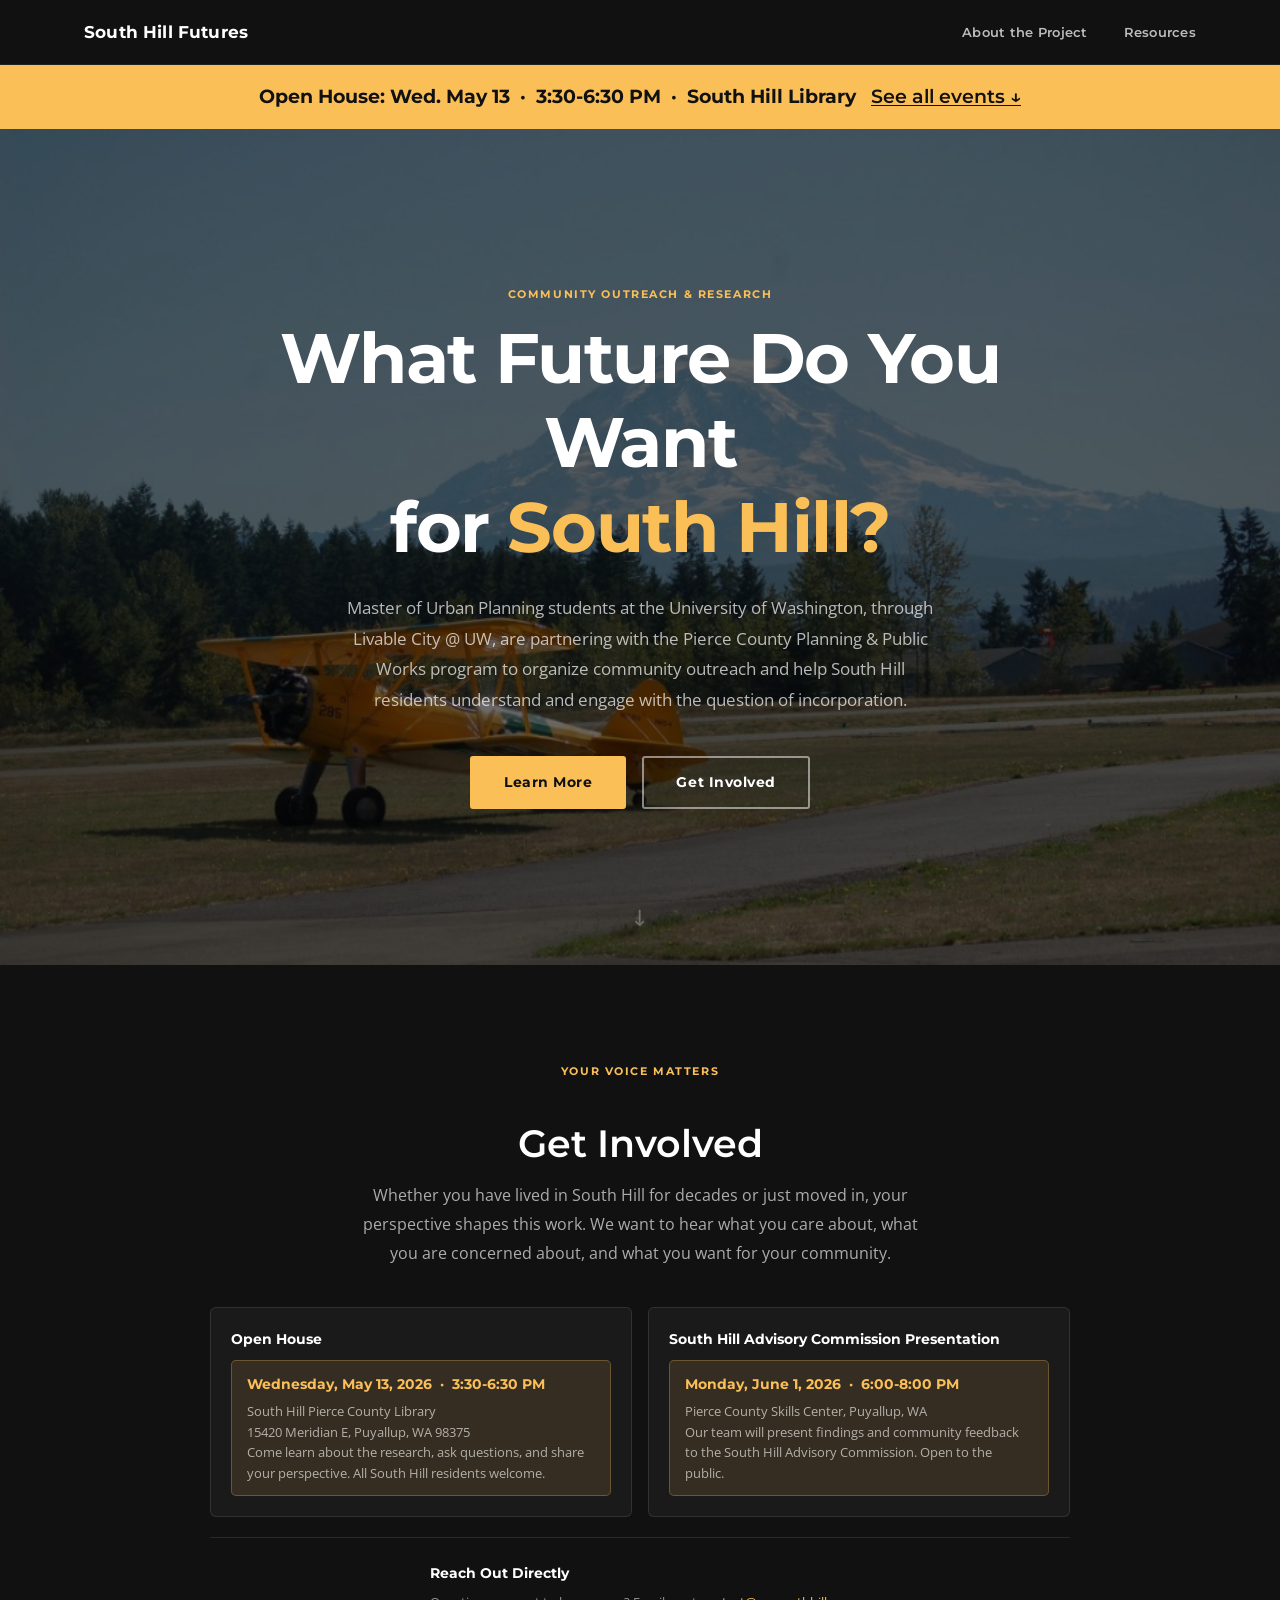
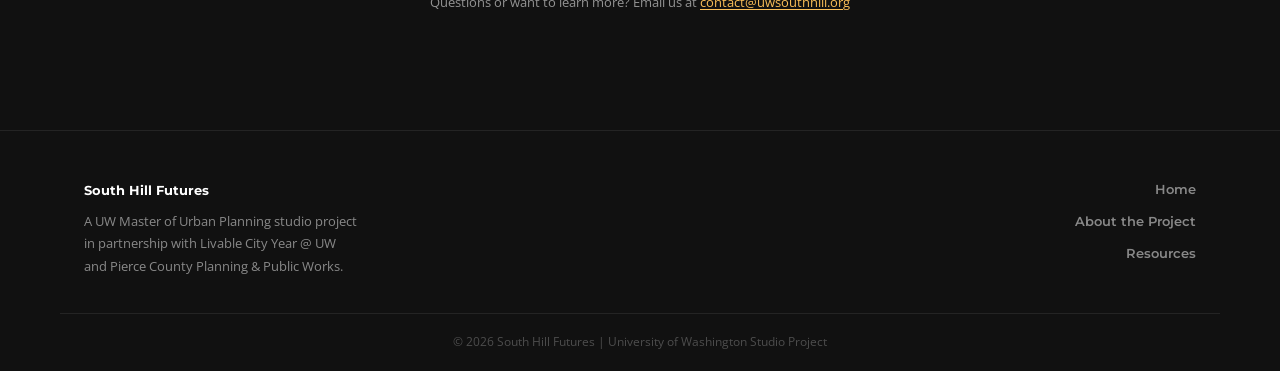
==== commit a3218b47: "Home text change and banner time" ====
--- a/index.html
+++ b/index.html
@@ -16,7 +16,6 @@
       <a class="nav-logo" href="index.html">South Hill Futures</a>
       <button class="nav-toggle" aria-label="Toggle menu" onclick="toggleMenu()">&#9776;</button>
       <ul class="nav-links" id="nav-links">
-        <li><a href="index.html" aria-current="page">Home</a></li>
         <li><a href="about.html">About the Project</a></li>
         <li><a href="learn.html">Resources</a></li>
       </ul>
@@ -25,7 +24,7 @@
 
   <!-- OPEN HOUSE BANNER -->
   <div id="open-house-banner">
-    <p><strong>Open House: Wed. May 13 &nbsp;·&nbsp; 3:00-6:30 PM &nbsp;·&nbsp; South Hill Library</strong> &nbsp;&nbsp;<a href="#contact">See all events &#8595;</a></p>
+    <p><strong>Open House: Wed. May 13 &nbsp;·&nbsp; 3:30-6:30 PM &nbsp;·&nbsp; South Hill Library</strong> &nbsp;&nbsp;<a href="#contact">See all events &#8595;</a></p>
   </div>
 
   <!-- HERO -->
@@ -33,7 +32,7 @@
     <div class="hero-content">
       <p class="eyebrow gold">Community Outreach &amp; Research</p>
       <h1>What Future Do You Want<br>for <span>South Hill?</span></h1>
-      <p class="hero-sub">Pierce County Planning & Public Works is partnering with the University of Washington's Master of Urban Planning program to organize community outreach and help South Hill residents understand and engage with the question of incorporation.</p>
+      <p class="hero-sub">Master of Urban Planning students at the University of Washington, through Livable City @ UW, are partnering with the Pierce County Planning & Public Works program to organize community outreach and help South Hill residents understand and engage with the question of incorporation.</p>
       <div class="hero-actions">
         <a class="btn btn-primary" href="about.html">Learn More</a>
         <a class="btn btn-outline" href="#contact">Get Involved</a>
@@ -56,7 +55,7 @@
               <div>
                 <strong>Open House</strong>
                 <div class="open-house-highlight">
-                  <div class="oh-date">Wednesday, May 13, 2026 &nbsp;·&nbsp; 3:00-6:30 PM</div>
+                  <div class="oh-date">Wednesday, May 13, 2026 &nbsp;·&nbsp; 3:30-6:30 PM</div>
                   <div class="oh-detail">South Hill Pierce County Library<br>15420 Meridian E, Puyallup, WA 98375<br>Come learn about the research, ask questions, and share your perspective. All South Hill residents welcome.</div>
                 </div>
               </div>
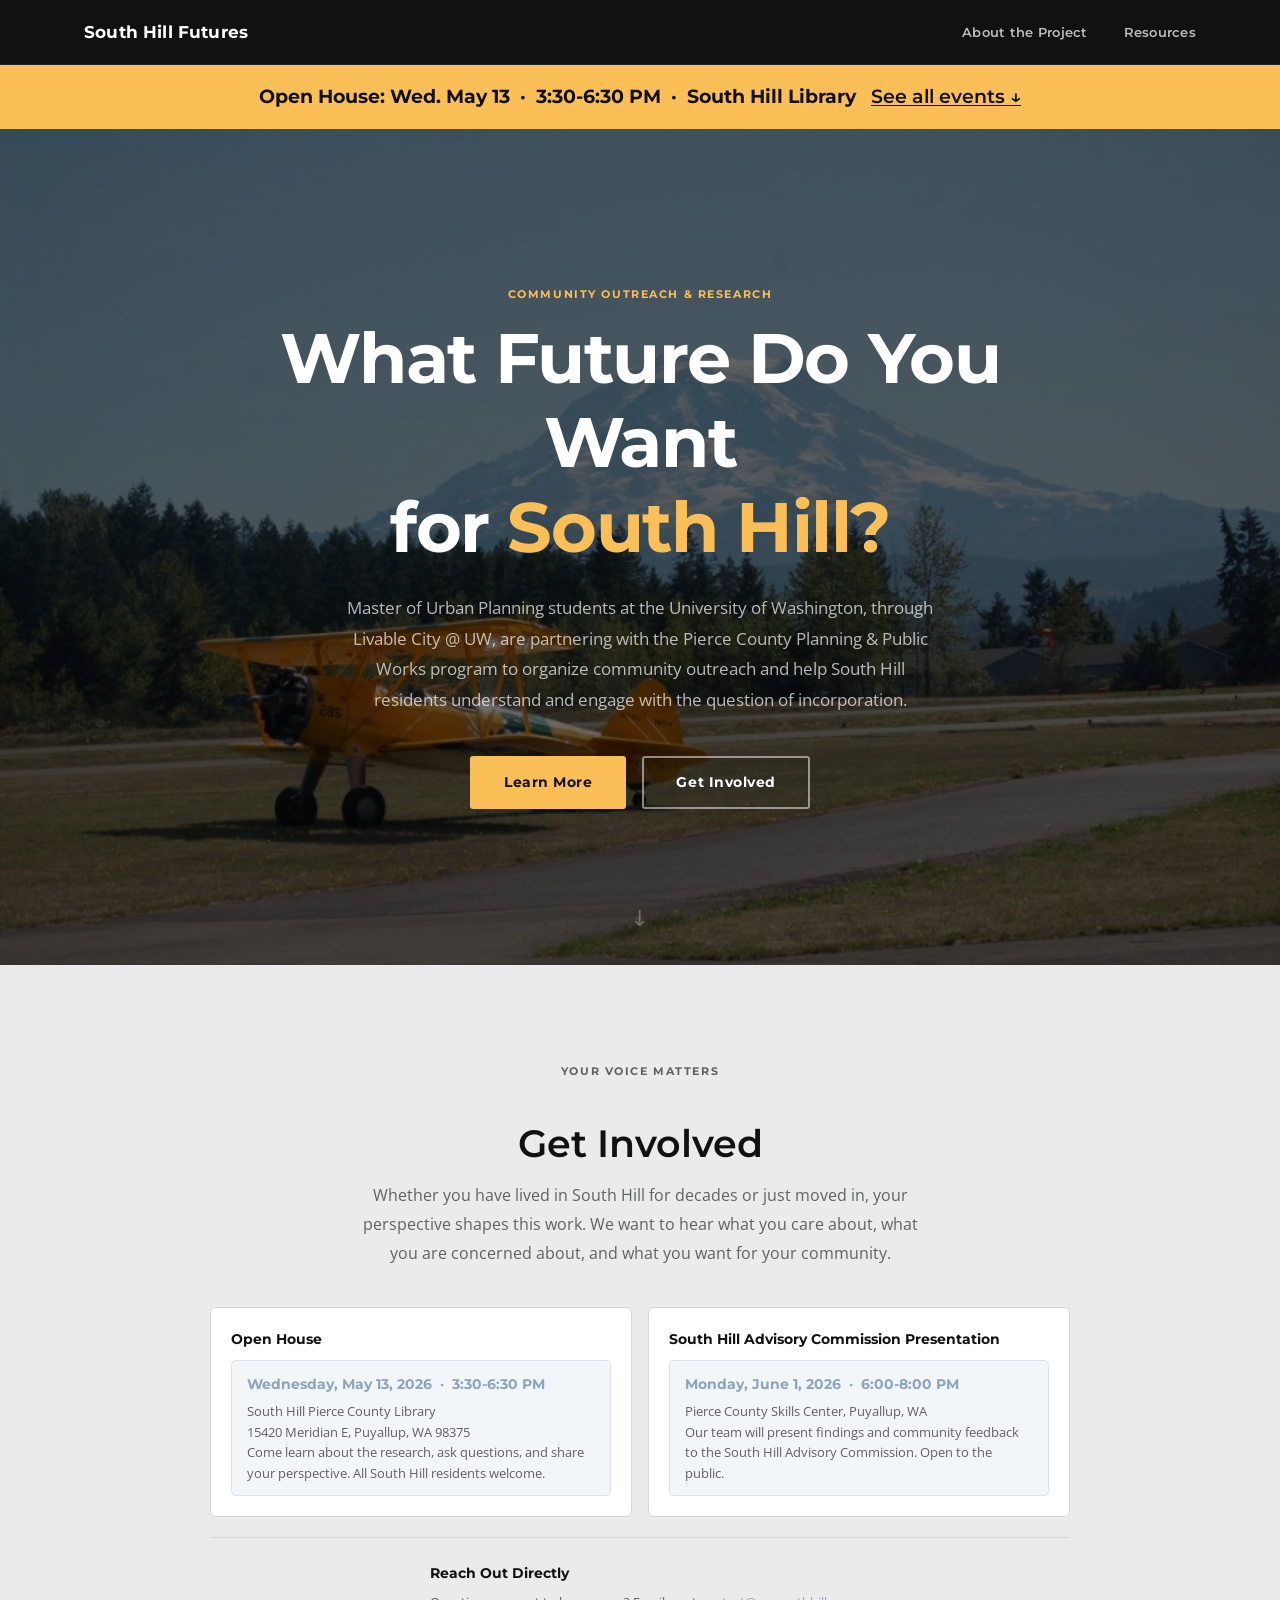
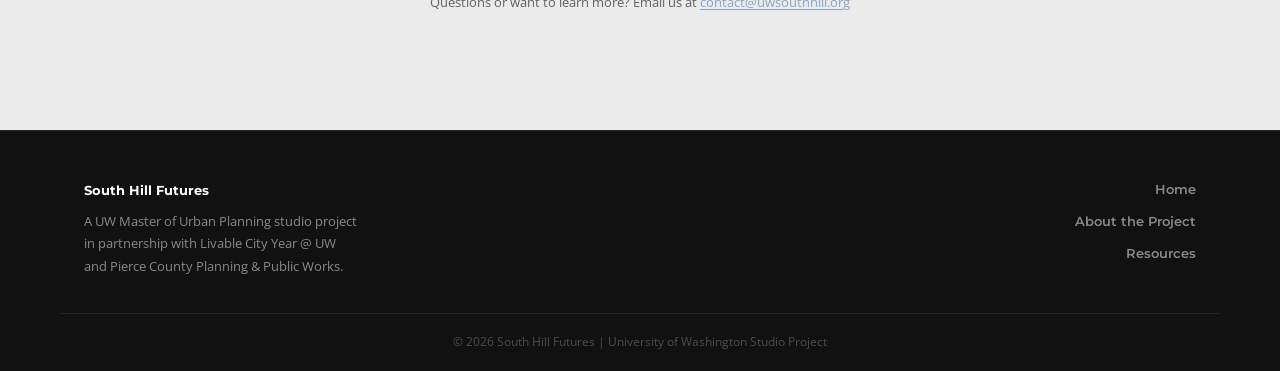
==== commit 75c15a80: "Updated primer and population" ====
--- a/index.html
+++ b/index.html
@@ -46,7 +46,7 @@
     <div class="container">
       <div class="contact-box">
         <div class="contact-text">
-          <p class="eyebrow light">Your Voice Matters</p>
+          <p class="eyebrow">Your Voice Matters</p>
           <h2>Get Involved</h2>
           <p>Whether you have lived in South Hill for decades or just moved in, your perspective shapes this work. We want to hear what you care about, what you are concerned about, and what you want for your community.</p>
           <ul class="contact-ways">
--- a/styles.css
+++ b/styles.css
@@ -441,7 +441,7 @@
 .resource-link:hover { color: var(--black); }
 
 /* ── Contact / Get Involved ── */
-#contact { background: var(--black); }
+#contact { background: var(--gray-light); }
 
 .contact-box {
   max-width: 860px;
@@ -450,11 +450,11 @@
 .contact-text { text-align: center; }
 .contact-text h2 {
   font-size: clamp(1.8rem, 3vw, 2.4rem);
-  color: var(--white);
+  color: var(--text-dark);
   margin-bottom: 14px;
 }
 .contact-text > p {
-  color: rgba(255,255,255,0.65);
+  color: var(--text-body);
   margin-bottom: 40px;
   line-height: 1.8;
   max-width: 560px;
@@ -473,8 +473,8 @@
   display: flex;
   gap: 14px;
   align-items: flex-start;
-  background: rgba(255,255,255,0.04);
-  border: 1px solid rgba(255,255,255,0.1);
+  background: var(--white);
+  border: 1px solid var(--border);
   border-radius: 6px;
   padding: 20px;
 }
@@ -483,7 +483,7 @@
   justify-content: center;
   background: transparent;
   border: none;
-  border-top: 1px solid rgba(255,255,255,0.1);
+  border-top: 1px solid var(--border);
   border-radius: 0;
   padding-top: 24px;
   margin-top: 4px;
@@ -494,19 +494,19 @@
   font-family: var(--font-heading);
   font-size: 0.88rem;
   font-weight: 700;
-  color: var(--white);
+  color: var(--text-dark);
   margin-bottom: 6px;
 }
 .contact-ways p {
   font-size: 0.84rem;
-  color: rgba(255,255,255,0.55);
+  color: var(--text-body);
   line-height: 1.62;
 }
-.contact-ways a { color: var(--gold); text-decoration: underline; text-underline-offset: 2px; }
+.contact-ways a { color: var(--blue); text-decoration: underline; text-underline-offset: 2px; }
 
 .open-house-highlight {
-  background: rgba(251,191,88,0.12);
-  border: 1px solid rgba(251,191,88,0.28);
+  background: rgba(137,164,197,0.1);
+  border: 1px solid rgba(137,164,197,0.25);
   border-radius: 5px;
   padding: 12px 15px;
   margin-top: 8px;
@@ -515,12 +515,12 @@
   font-family: var(--font-heading);
   font-size: 0.85rem;
   font-weight: 700;
-  color: var(--gold);
+  color: var(--blue);
   margin-bottom: 5px;
 }
 .open-house-highlight .oh-detail {
   font-size: 0.8rem;
-  color: rgba(255,255,255,0.62);
+  color: var(--text-body);
   line-height: 1.6;
 }
 
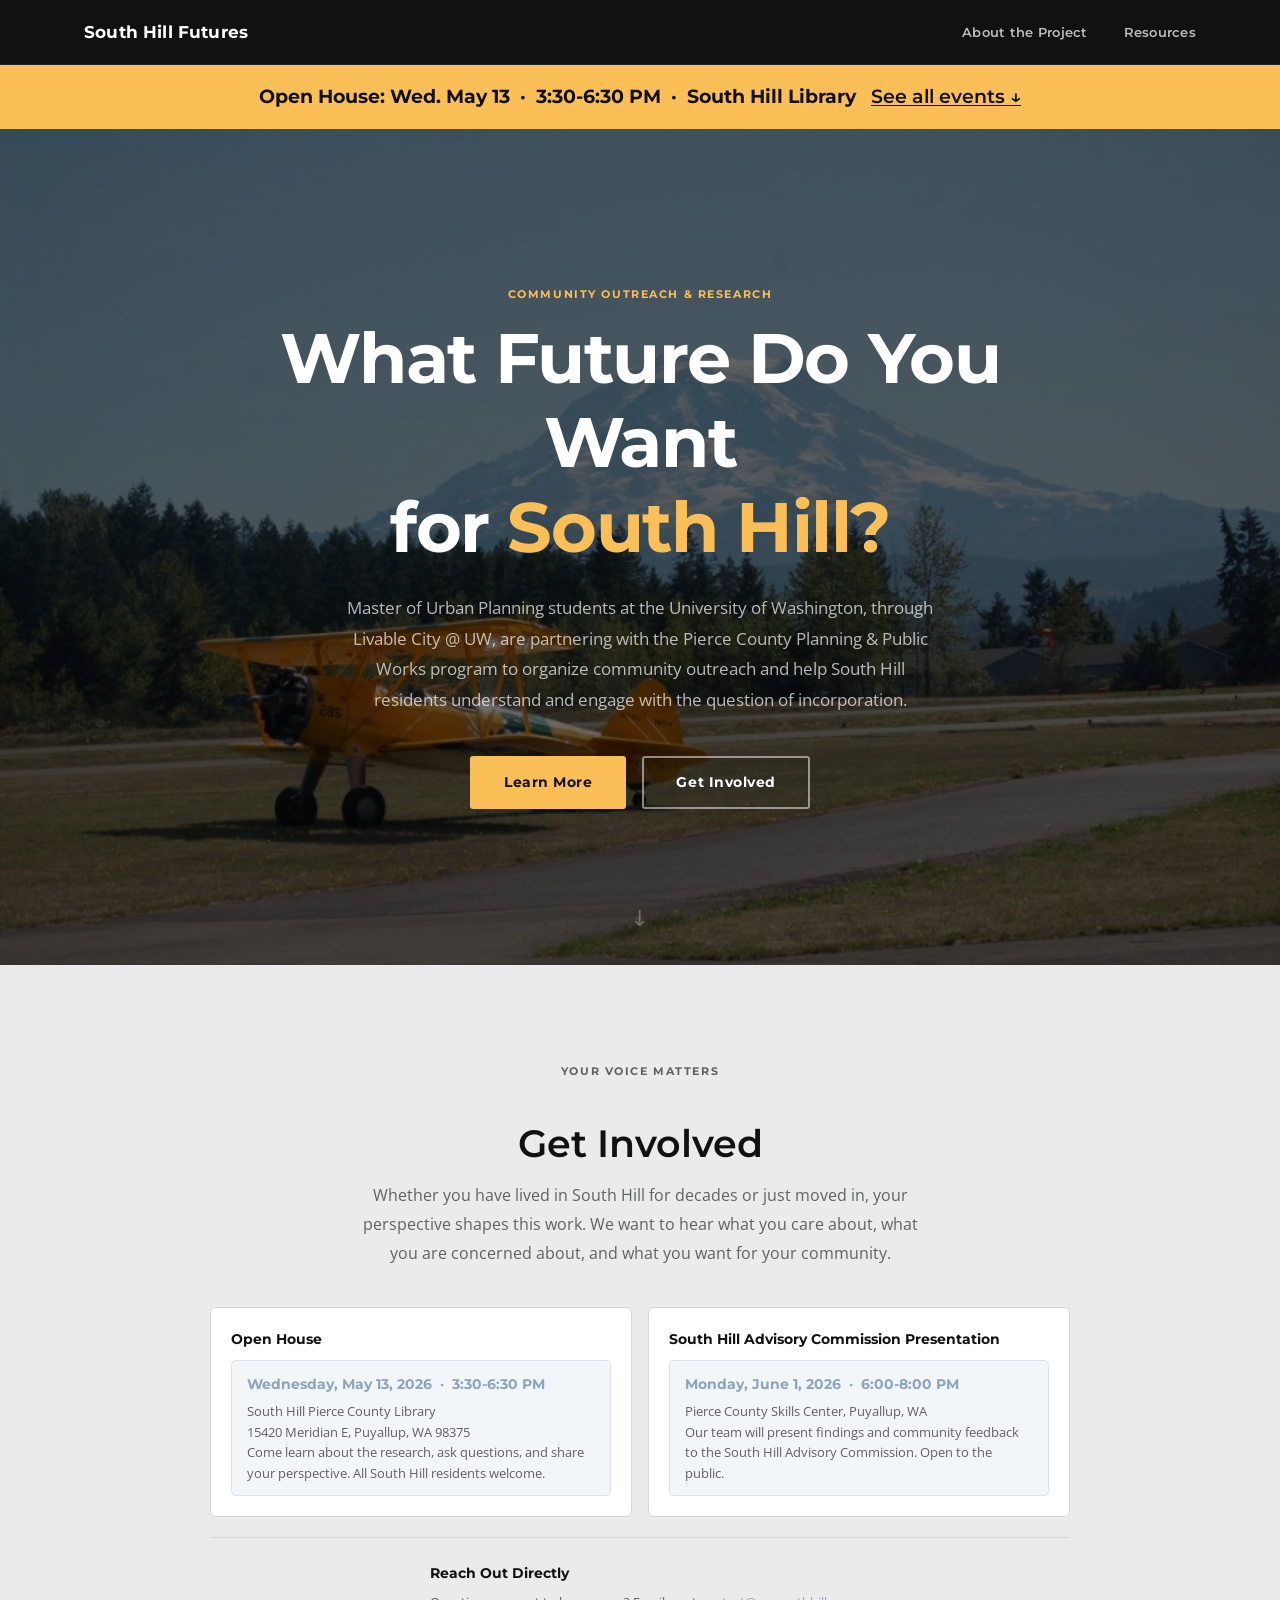
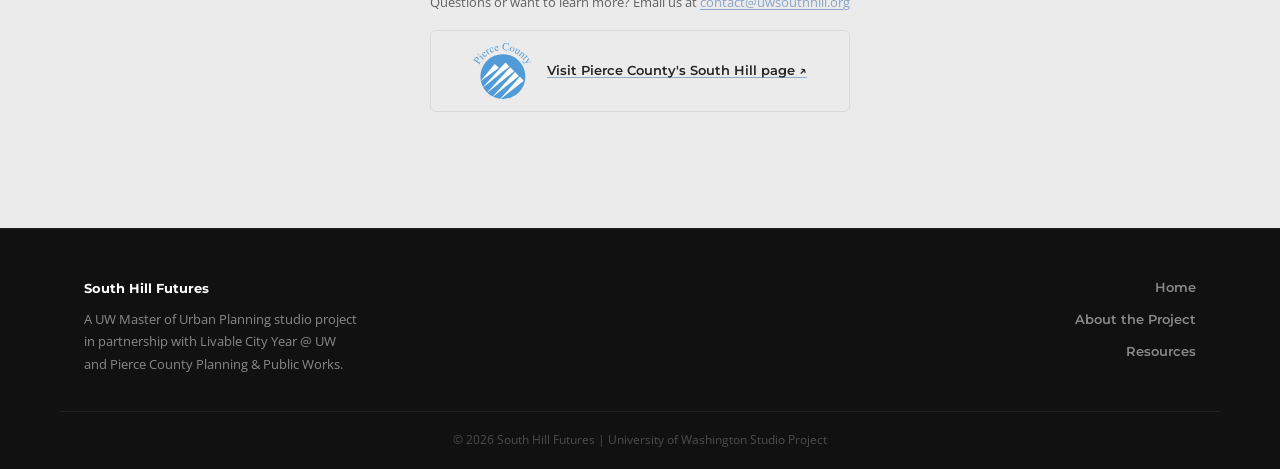
==== commit 2d561417: "Added pierce county box" ====
--- a/index.html
+++ b/index.html
@@ -24,7 +24,7 @@
 
   <!-- OPEN HOUSE BANNER -->
   <div id="open-house-banner">
-    <p><strong>Open House: Wed. May 13 &nbsp;·&nbsp; 3:30-6:30 PM &nbsp;·&nbsp; South Hill Library</strong> &nbsp;&nbsp;<a href="#contact">See all events &#8595;</a></p>
+    <p><strong>Open House: <span class="nobr">Wed. May 13</span> &nbsp;·&nbsp; <span class="nobr">3:30-6:30 PM</span> &nbsp;·&nbsp; <span class="nobr">South Hill Library</span></strong> &nbsp;&nbsp;<a href="#contact">See all events &#8595;</a></p>
   </div>
 
   <!-- HERO -->
@@ -55,7 +55,7 @@
               <div>
                 <strong>Open House</strong>
                 <div class="open-house-highlight">
-                  <div class="oh-date">Wednesday, May 13, 2026 &nbsp;·&nbsp; 3:30-6:30 PM</div>
+                  <div class="oh-date"><span class="nobr">Wednesday, May 13, 2026</span> &nbsp;·&nbsp; <span class="nobr">3:30-6:30 PM</span></div>
                   <div class="oh-detail">South Hill Pierce County Library<br>15420 Meridian E, Puyallup, WA 98375<br>Come learn about the research, ask questions, and share your perspective. All South Hill residents welcome.</div>
                 </div>
               </div>
@@ -65,7 +65,7 @@
               <div>
                 <strong>South Hill Advisory Commission Presentation</strong>
                 <div class="open-house-highlight">
-                  <div class="oh-date">Monday, June 1, 2026 &nbsp;·&nbsp; 6:00-8:00 PM</div>
+                  <div class="oh-date"><span class="nobr">Monday, June 1, 2026</span> &nbsp;·&nbsp; <span class="nobr">6:00-8:00 PM</span></div>
                   <div class="oh-detail">Pierce County Skills Center, Puyallup, WA<br>Our team will present findings and community feedback to the South Hill Advisory Commission. Open to the public.</div>
                 </div>
               </div>
@@ -84,6 +84,10 @@
               <div>
                 <strong>Reach Out Directly</strong>
                 <p>Questions or want to learn more? Email us at <a href="mailto:contact@uwsouthhill.org">contact@uwsouthhill.org</a></p>
+                <a class="pierce-logo-link" href="https://www.piercecountywa.gov/946/South-Hill" target="_blank" rel="noopener">
+                  <img src="PierceLogo.svg" alt="Pierce County" class="pierce-logo" />
+                  <span class="pierce-logo-text">Visit Pierce County's South Hill page &#8599;</span>
+                </a>
               </div>
             </li>
           </ul>
--- a/styles.css
+++ b/styles.css
@@ -154,7 +154,11 @@
   color: var(--black);
   text-decoration: underline;
   text-underline-offset: 2px;
-}
+  white-space: nowrap; /* keep "See all events" on one line */
+}
+
+/* Prevent specific inline tokens from wrapping mid-phrase */
+.nobr { white-space: nowrap; }
 
 /* ── Hero (index.html) ── */
 #hero {
@@ -503,6 +507,37 @@
   line-height: 1.62;
 }
 .contact-ways a { color: var(--blue); text-decoration: underline; text-underline-offset: 2px; }
+
+.pierce-logo-link {
+  display: flex;
+  align-items: center;
+  justify-content: center;
+  gap: 16px;
+  margin-top: 16px;
+  padding: 12px 16px;
+  background: var(--gray-light);
+  border: 1px solid var(--border);
+  border-radius: 6px;
+  opacity: 0.9;
+  transition: opacity 0.18s, box-shadow 0.18s;
+}
+.pierce-logo-link:hover {
+  opacity: 1;
+  box-shadow: 0 4px 12px rgba(0,0,0,0.1);
+}
+.pierce-logo {
+  height: 56px;
+  width: auto;
+  display: block;
+  flex-shrink: 0;
+}
+.pierce-logo-text {
+  font-family: var(--font-heading);
+  font-size: 0.8rem;
+  font-weight: 600;
+  color: var(--text-dark);
+  line-height: 1.35;
+}
 
 .open-house-highlight {
   background: rgba(137,164,197,0.1);
@@ -592,6 +627,8 @@
 
 @media (max-width: 640px) {
   :root { --section-py: 56px; }
+  #open-house-banner { padding: 13px 16px; }
+  #open-house-banner p { font-size: 0.88rem; }
   .nav-links {
     display: none; flex-direction: column;
     position: absolute; top: 64px; left: 0; right: 0;
